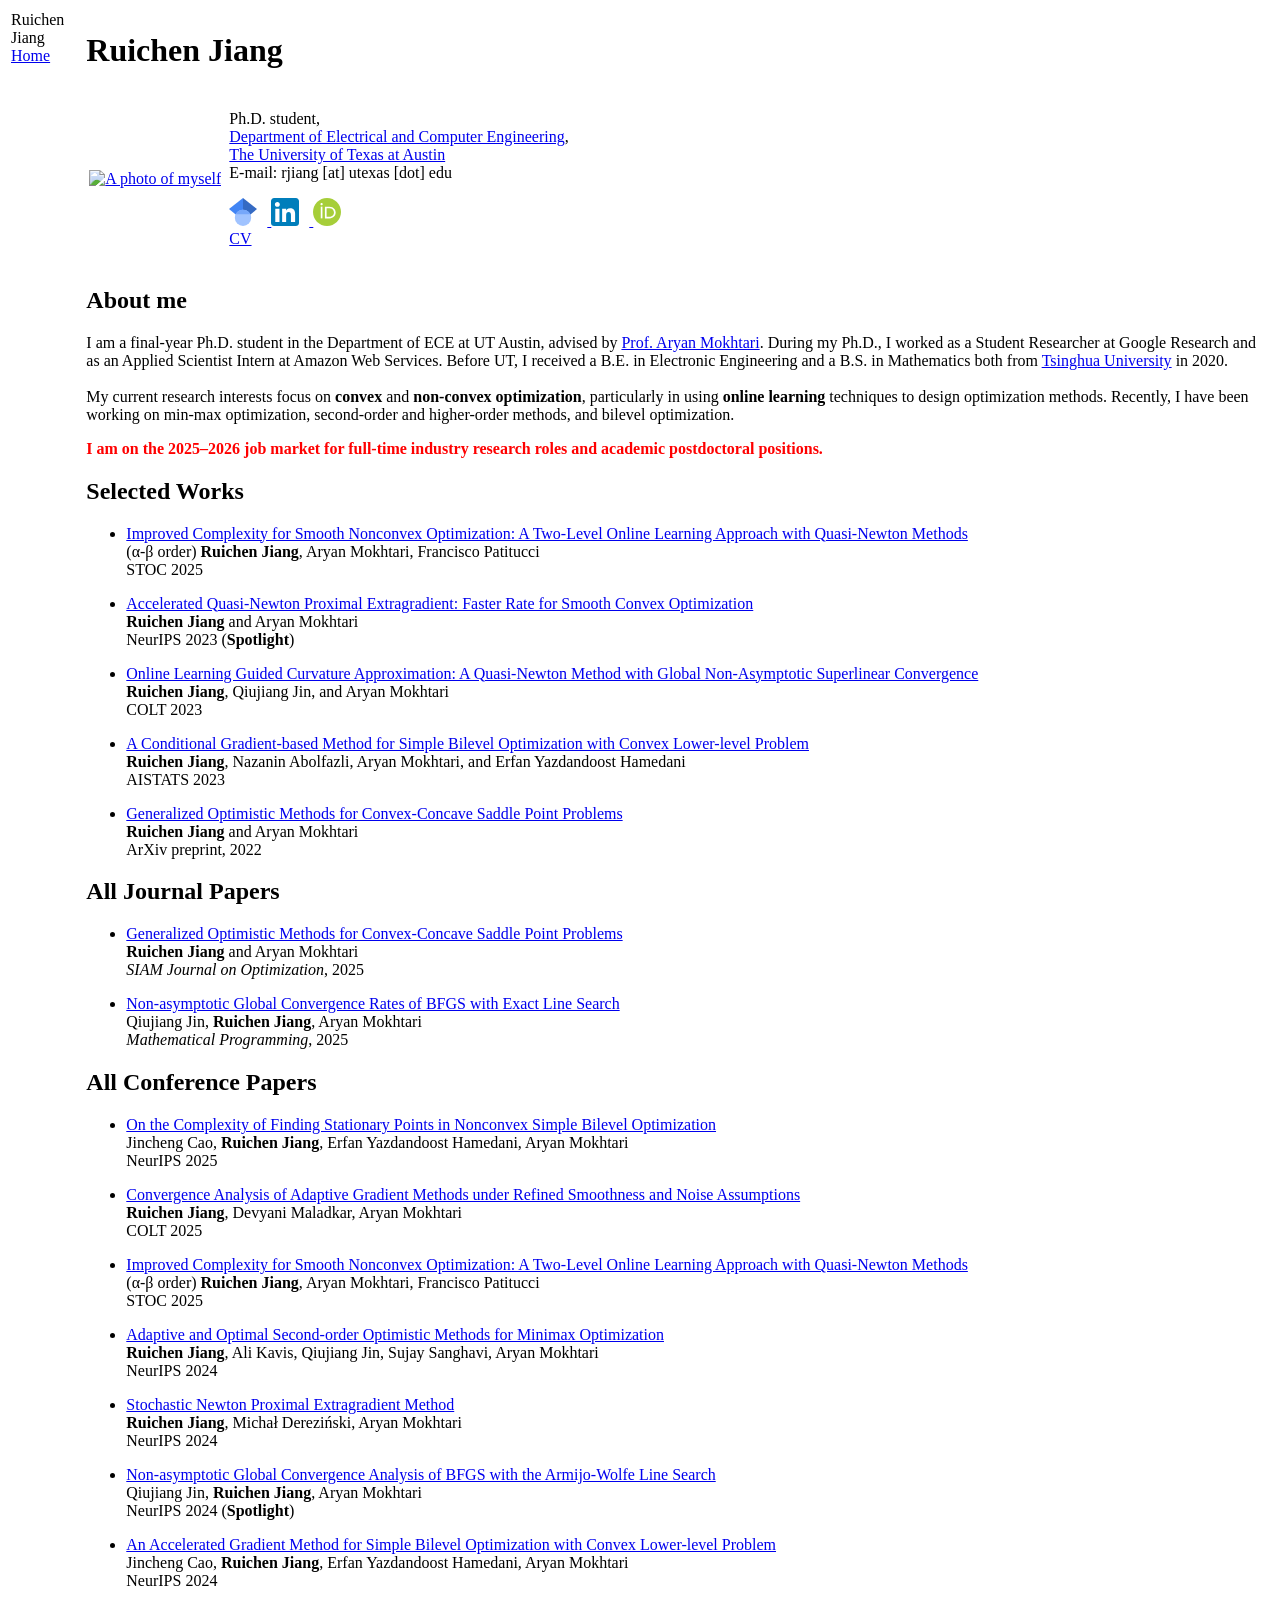
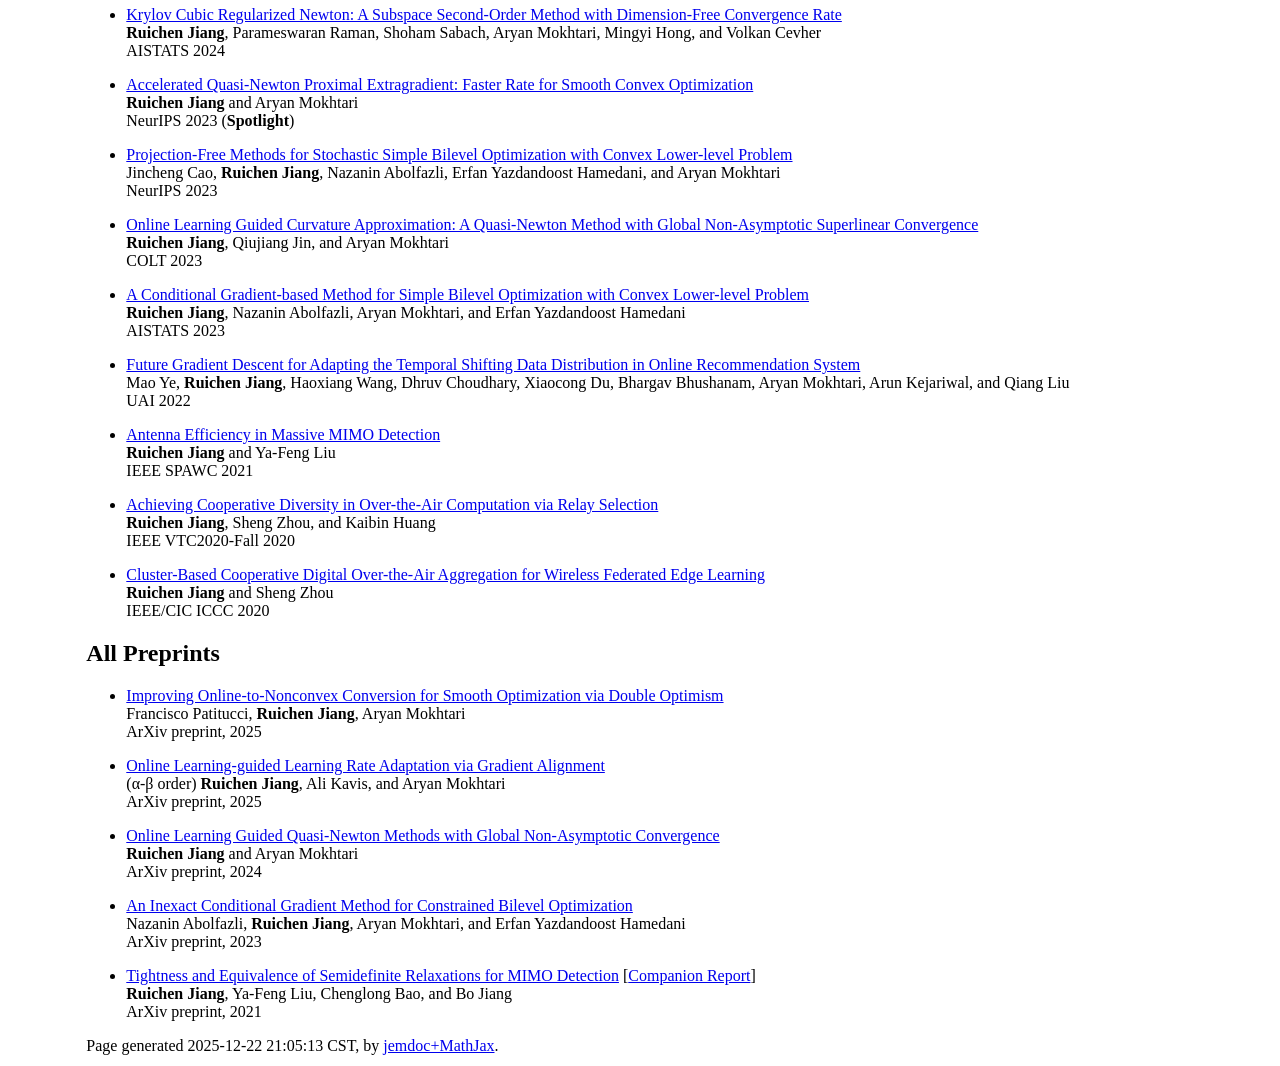
==== index.html @ 757f4972 "add CV" ====
<!DOCTYPE html PUBLIC "-//W3C//DTD XHTML 1.1//EN"
  "http://www.w3.org/TR/xhtml11/DTD/xhtml11.dtd">
<html xmlns="http://www.w3.org/1999/xhtml" xml:lang="en">
<head>
<meta name="generator" content="jemdoc, see http://jemdoc.jaboc.net/" />
<meta http-equiv="Content-Type" content="text/html;charset=utf-8" />
<link rel="stylesheet" href="jemdoc.css" type="text/css" />
<title></title>
</head>
<body>
<table summary="Table for page layout." id="tlayout">
<tr valign="top">
<td id="layout-menu">
<div class="menu-category">Ruichen Jiang</div>
<div class="menu-item"><a href="index.html" class="current">Home</a></div>
</td>
<td id="layout-content">
<p>
</p>
<h1>Ruichen Jiang</h1>
<p>
</p>
<table class="imgtable"><tr><td>
<a href="https://ruichen-jiang.github.io/"><img src="photos/headshot.jpg" alt="A photo of myself" width="218px" height="221px" /></a>&nbsp;</td>
<td align="left"><p>Ph.D. student, <br />
<a href="https://www.ece.utexas.edu/" target=&ldquo;blank&rdquo;>Department of Electrical and Computer Engineering</a>, <br />
<a href="https://www.utexas.edu/" target=&ldquo;blank&rdquo;>The University of Texas at Austin</a> <br />
E-mail: rjiang [at] utexas [dot] edu <br />
</p>
<p>
<a href="https://scholar.google.com/citations?hl=en&user=BGFt1UMAAAAJ&sortby=pubdate">
<img src="photos/scholar.svg" alt="Google Scholar" width="28" height="28" style="margin-right:10px;">
</a>
<a href="https://www.linkedin.com/in/ruichenj">
<img src="photos/linkedin.svg" alt="LinkedIn" width="28" height="28" style="margin-right:10px;">
</a>
<a href="https://orcid.org/0000-0003-2352-1549">
<img src="photos/ORCID.svg" alt="ORCID" width="28" height="28">
</a>
 <br />

<a href="Ruichen_CV_2025.pdf" target=&ldquo;blank&rdquo;>CV</a>
</p>
</td></tr></table>
<p>

</p>
<h2>About me</h2>
<p>I am a final-year Ph.D. student in the Department of ECE at UT Austin, advised by <a href="https://sites.utexas.edu/mokhtari/" target=&ldquo;blank&rdquo;>Prof. Aryan Mokhtari</a>. During my Ph.D., I worked as a Student Researcher at Google Research and as an Applied Scientist Intern at Amazon Web Services.  
Before UT, I received a B.E. in Electronic Engineering and a B.S. in Mathematics both from <a href="https://www.tsinghua.edu.cn/en/" target=&ldquo;blank&rdquo;>Tsinghua University</a> in 2020. <br /><br />

My current research interests focus on <b>convex</b> and <b>non-convex optimization</b>, particularly in using <b>online learning</b> techniques to design optimization methods. Recently, I have been working on min-max optimization, second-order and higher-order methods, and bilevel optimization.

</p>
<p><span style="color:red; font-weight:bold;">I am on the 2025–2026 job market for full-time industry research roles and academic postdoctoral positions.</span>

</p>
<h2>Selected Works</h2>
<p>
</p>
<ul>
<li><p><a href="https://arxiv.org/abs/2412.02175" target=&ldquo;blank&rdquo;>Improved Complexity for Smooth Nonconvex Optimization: A Two-Level Online Learning Approach with Quasi-Newton Methods</a> <br />
(α-β order) <b>Ruichen Jiang</b>, Aryan Mokhtari, Francisco Patitucci <br />
STOC 2025

</p>
</li>
<li><p><a href="https://arxiv.org/abs/2306.02212" target=&ldquo;blank&rdquo;>Accelerated Quasi-Newton Proximal Extragradient: Faster Rate for Smooth Convex Optimization</a> <br />
<b>Ruichen Jiang</b> and Aryan Mokhtari <br />
NeurIPS 2023 (<b>Spotlight</b>)

</p>
</li>
<li><p><a href="https://arxiv.org/abs/2302.08580" target=&ldquo;blank&rdquo;>Online Learning Guided Curvature Approximation: A Quasi-Newton Method with Global Non-Asymptotic Superlinear Convergence</a> <br />
<b>Ruichen Jiang</b>, Qiujiang Jin, and Aryan Mokhtari <br />
COLT 2023

</p>
</li>
<li><p><a href="https://arxiv.org/abs/2206.08868" target=&ldquo;blank&rdquo;>A Conditional Gradient-based Method for Simple Bilevel Optimization with Convex Lower-level Problem</a> <br />
<b>Ruichen Jiang</b>, Nazanin Abolfazli, Aryan Mokhtari, and Erfan Yazdandoost Hamedani <br />
AISTATS 2023

</p>
</li>
<li><p><a href="https://arxiv.org/abs/2202.09674" target=&ldquo;blank&rdquo;>Generalized Optimistic Methods for Convex-Concave Saddle Point Problems</a> <br />
<b>Ruichen Jiang</b> and Aryan Mokhtari <br />
ArXiv preprint, 2022

</p>
</li>
</ul>
<h2>All Journal Papers</h2>
<p>
</p>
<ul>
<li><p><a href="https://arxiv.org/abs/2202.09674" target=&ldquo;blank&rdquo;>Generalized Optimistic Methods for Convex-Concave Saddle Point Problems</a> <br />
<b>Ruichen Jiang</b> and Aryan Mokhtari <br />
<i>SIAM Journal on Optimization</i>, 2025

</p>
</li>
<li><p><a href="https://arxiv.org/abs/2404.01267" target=&ldquo;blank&rdquo;>Non-asymptotic Global Convergence Rates of BFGS with Exact Line Search</a> <br />
Qiujiang Jin, <b>Ruichen Jiang</b>, Aryan Mokhtari <br />
<i>Mathematical Programming</i>, 2025

</p>
</li>
</ul>
<h2>All Conference Papers</h2>
<p>
</p>
<ul>
<li><p><a href="https://arxiv.org/abs/2507.23155" target=&ldquo;blank&rdquo;>On the Complexity of Finding Stationary Points in Nonconvex Simple Bilevel Optimization</a> <br />
Jincheng Cao, <b>Ruichen Jiang</b>, Erfan Yazdandoost Hamedani, Aryan Mokhtari <br />
NeurIPS 2025

</p>
</li>
<li><p><a href="https://arxiv.org/abs/2406.04592" target=&ldquo;blank&rdquo;>Convergence Analysis of Adaptive Gradient Methods under Refined Smoothness and Noise Assumptions</a> <br />
<b>Ruichen Jiang</b>, Devyani Maladkar, Aryan Mokhtari <br />
COLT 2025

</p>
</li>
<li><p><a href="https://arxiv.org/abs/2412.02175" target=&ldquo;blank&rdquo;>Improved Complexity for Smooth Nonconvex Optimization: A Two-Level Online Learning Approach with Quasi-Newton Methods</a> <br />
(α-β order) <b>Ruichen Jiang</b>, Aryan Mokhtari, Francisco Patitucci <br />
STOC 2025

</p>
</li>
<li><p><a href="https://arxiv.org/abs/2406.02016" target=&ldquo;blank&rdquo;>Adaptive and Optimal Second-order Optimistic Methods for Minimax Optimization</a> <br />
<b>Ruichen Jiang</b>, Ali Kavis, Qiujiang Jin, Sujay Sanghavi, Aryan Mokhtari <br />
NeurIPS 2024

</p>
</li>
<li><p><a href="https://arxiv.org/abs/2406.01478" target=&ldquo;blank&rdquo;>Stochastic Newton Proximal Extragradient Method</a> <br />
<b>Ruichen Jiang</b>, Michał Dereziński, Aryan Mokhtari <br />
NeurIPS 2024

</p>
</li>
<li><p><a href="https://arxiv.org/abs/2404.16731" target=&ldquo;blank&rdquo;>Non-asymptotic Global Convergence Analysis of BFGS with the Armijo-Wolfe Line Search</a> <br />
Qiujiang Jin, <b>Ruichen Jiang</b>, Aryan Mokhtari <br />
NeurIPS 2024 (<b>Spotlight</b>)

</p>
</li>
<li><p><a href="https://arxiv.org/abs/2402.08097" target=&ldquo;blank&rdquo;>An Accelerated Gradient Method for Simple Bilevel Optimization with Convex Lower-level Problem</a> <br />
Jincheng Cao, <b>Ruichen Jiang</b>, Erfan Yazdandoost Hamedani, Aryan Mokhtari <br />
NeurIPS 2024

</p>
</li>
<li><p><a href="https://arxiv.org/abs/2401.03058" target=&ldquo;blank&rdquo;>Krylov Cubic Regularized Newton: A Subspace Second-Order Method with Dimension-Free Convergence Rate</a> <br />
<b>Ruichen Jiang</b>, Parameswaran Raman, Shoham Sabach, Aryan Mokhtari, Mingyi Hong, and Volkan Cevher <br />
AISTATS 2024

</p>
</li>
<li><p><a href="https://arxiv.org/abs/2306.02212" target=&ldquo;blank&rdquo;>Accelerated Quasi-Newton Proximal Extragradient: Faster Rate for Smooth Convex Optimization</a> <br />
<b>Ruichen Jiang</b> and Aryan Mokhtari <br />
NeurIPS 2023 (<b>Spotlight</b>)

</p>
</li>
<li><p><a href="https://arxiv.org/abs/2308.07536" target=&ldquo;blank&rdquo;>Projection-Free Methods for Stochastic Simple Bilevel Optimization with Convex Lower-level Problem</a> <br />
Jincheng Cao, <b>Ruichen Jiang</b>, Nazanin Abolfazli, Erfan Yazdandoost Hamedani, and Aryan Mokhtari <br />
NeurIPS 2023

</p>
</li>
<li><p><a href="https://arxiv.org/abs/2302.08580" target=&ldquo;blank&rdquo;>Online Learning Guided Curvature Approximation: A Quasi-Newton Method with Global Non-Asymptotic Superlinear Convergence</a> <br />
<b>Ruichen Jiang</b>, Qiujiang Jin, and Aryan Mokhtari <br />
COLT 2023

</p>
</li>
<li><p><a href="https://arxiv.org/abs/2206.08868" target=&ldquo;blank&rdquo;>A Conditional Gradient-based Method for Simple Bilevel Optimization with Convex Lower-level Problem</a> <br />
<b>Ruichen Jiang</b>, Nazanin Abolfazli, Aryan Mokhtari, and Erfan Yazdandoost Hamedani <br />
AISTATS 2023

</p>
</li>
<li><p><a href="https://openreview.net/forum?id=H34Ah8Loqgq" target=&ldquo;blank&rdquo;>Future Gradient Descent for Adapting the Temporal Shifting Data Distribution in Online Recommendation System</a> <br />
Mao Ye, <b>Ruichen Jiang</b>, Haoxiang Wang, Dhruv Choudhary, Xiaocong Du, Bhargav Bhushanam, Aryan Mokhtari, Arun Kejariwal, and Qiang Liu <br />
UAI 2022

</p>
</li>
<li><p><a href="https://arxiv.org/abs/2104.11549" target=&ldquo;blank&rdquo;>Antenna Efficiency in Massive MIMO Detection</a> <br />
<b>Ruichen Jiang</b> and Ya-Feng Liu <br />
IEEE SPAWC 2021


</p>
</li>
<li><p><a href="https://ieeexplore.ieee.org/document/9348844" target=&ldquo;blank&rdquo;>Achieving Cooperative Diversity in Over-the-Air Computation via Relay Selection</a> <br />
<b>Ruichen Jiang</b>, Sheng Zhou, and Kaibin Huang <br />
IEEE VTC2020-Fall 2020


</p>
</li>
<li><p><a href="https://arxiv.org/abs/2008.00994" target=&ldquo;blank&rdquo;>Cluster-Based Cooperative Digital Over-the-Air Aggregation for Wireless Federated Edge Learning</a> <br />
<b>Ruichen Jiang</b> and Sheng Zhou <br />
IEEE/CIC ICCC 2020


</p>
</li>
</ul>
<h2>All Preprints</h2>
<p>
</p>
<ul>
<li><p><a href="https://arxiv.org/abs/2510.03167" target=&ldquo;blank&rdquo;>Improving Online-to-Nonconvex Conversion for Smooth Optimization via Double Optimism</a> <br />
Francisco Patitucci, <b>Ruichen Jiang</b>, Aryan Mokhtari <br />
ArXiv preprint, 2025

</p>
</li>
<li><p><a href="https://arxiv.org/abs/2506.08419" target=&ldquo;blank&rdquo;>Online Learning-guided Learning Rate Adaptation via Gradient Alignment</a> <br />
(α-β order) <b>Ruichen Jiang</b>, Ali Kavis, and Aryan Mokhtari <br />
ArXiv preprint, 2025

</p>
</li>
<li><p><a href="https://arxiv.org/abs/2410.02626" target=&ldquo;blank&rdquo;>Online Learning Guided Quasi-Newton Methods with Global Non-Asymptotic Convergence</a> <br />
<b>Ruichen Jiang</b> and Aryan Mokhtari <br />
ArXiv preprint, 2024

</p>
</li>
<li><p><a href="https://arxiv.org/abs/2306.02429" target=&ldquo;blank&rdquo;>An Inexact Conditional Gradient Method for Constrained Bilevel Optimization</a> <br />
Nazanin Abolfazli, <b>Ruichen Jiang</b>, Aryan Mokhtari, and Erfan Yazdandoost Hamedani  <br />
ArXiv preprint, 2023

</p>
</li>
<li><p><a href="https://arxiv.org/abs/2102.04586" target=&ldquo;blank&rdquo;>Tightness and Equivalence of Semidefinite Relaxations for MIMO Detection</a> [<a href="http://lsec.cc.ac.cn/~yafliu/Technical_Report_MIMO.pdf" target=&ldquo;blank&rdquo;>Companion Report</a>] <br />
<b>Ruichen Jiang</b>, Ya-Feng Liu, Chenglong Bao, and Bo Jiang <br />
ArXiv preprint, 2021
</p>
</li>
</ul>
<div id="footer">
<div id="footer-text">
Page generated 2025-12-22 21:05:13 CST, by <a href="https://github.com/wsshin/jemdoc_mathjax" target="blank">jemdoc+MathJax</a>.
</div>
</div>
</td>
</tr>
</table>
</body>
</html>
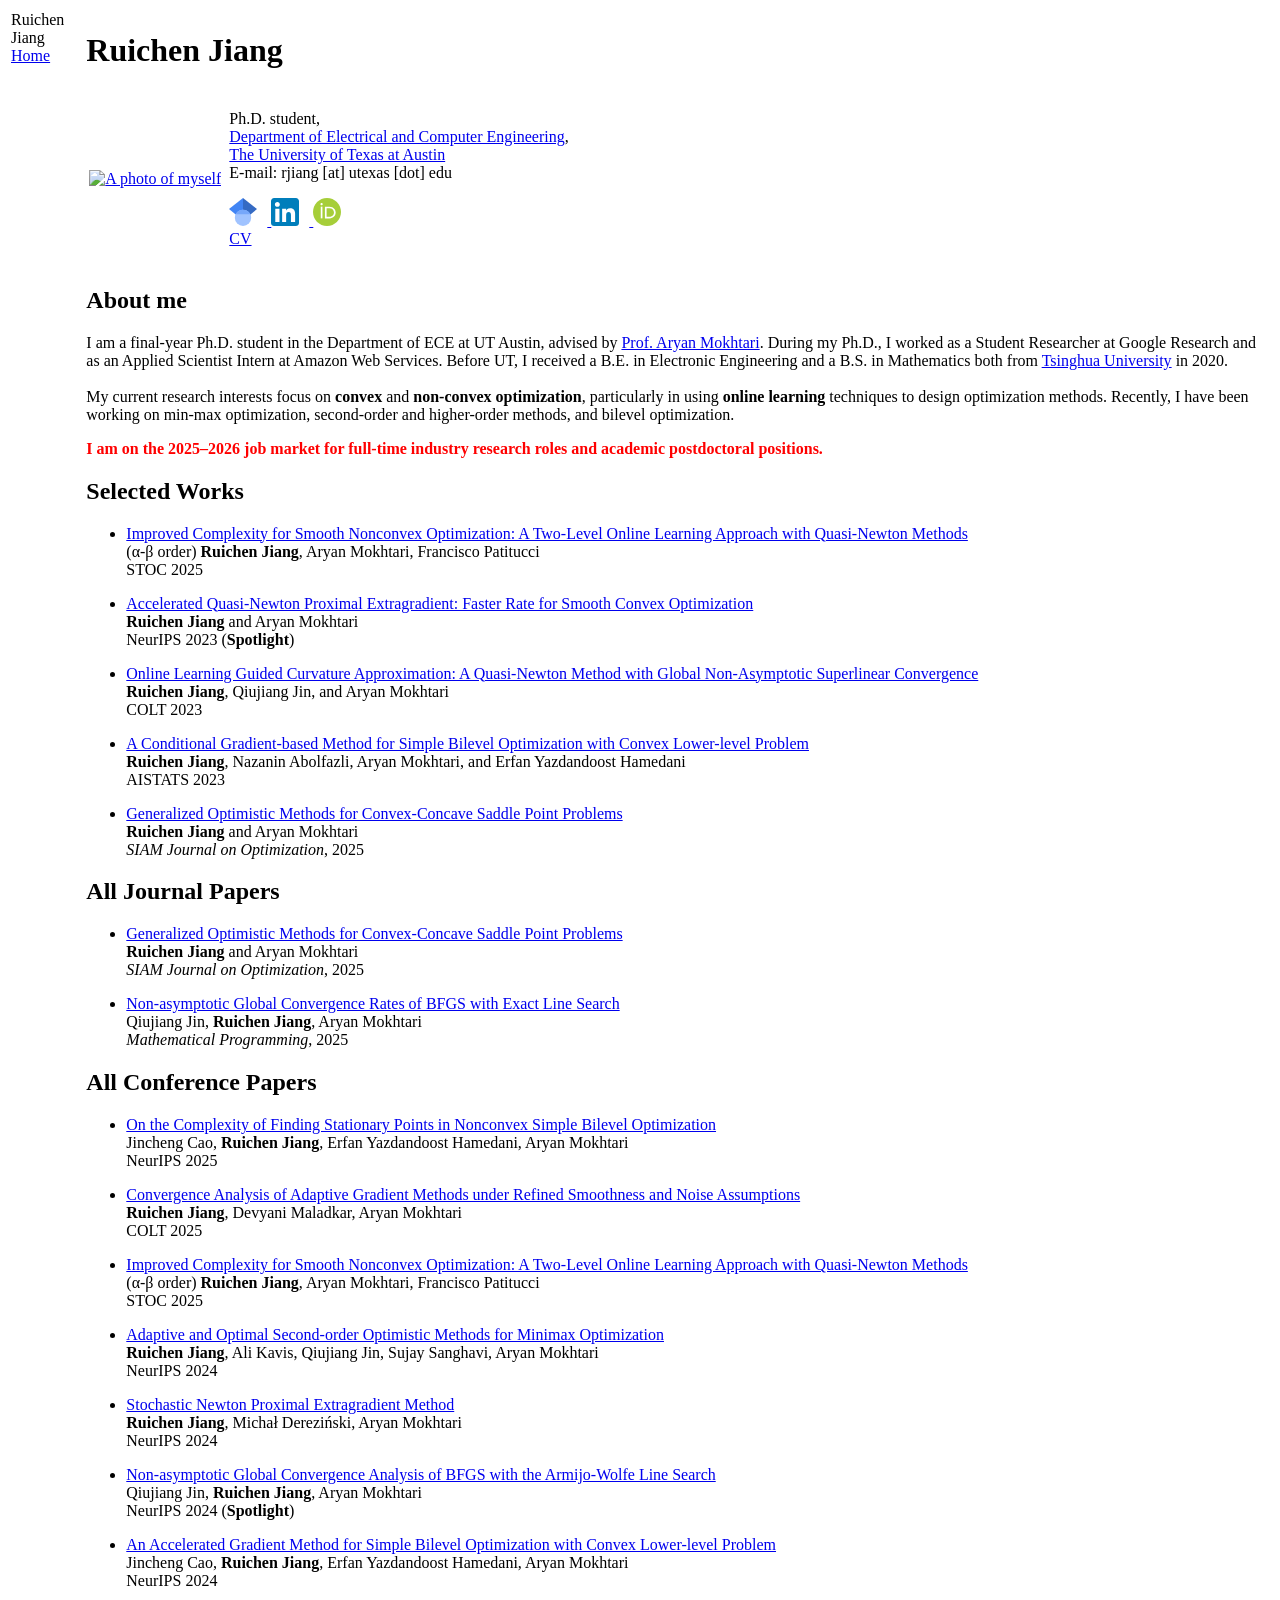
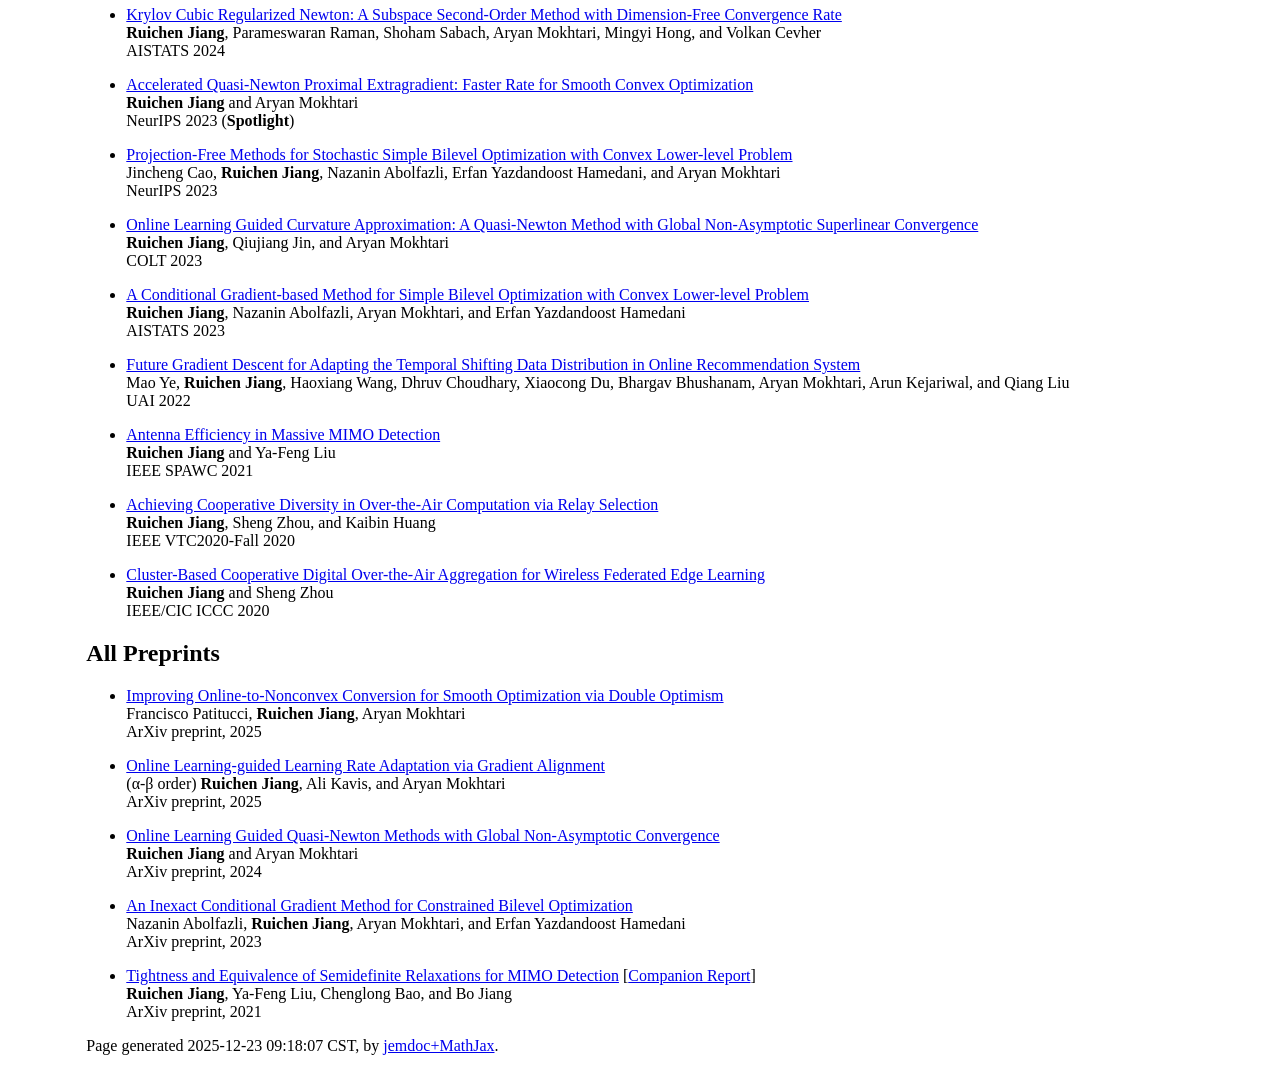
==== commit 02ab6556: "update SIOPT paper" ====
--- a/index.html
+++ b/index.html
@@ -88,7 +88,7 @@
 </li>
 <li><p><a href="https://arxiv.org/abs/2202.09674" target=&ldquo;blank&rdquo;>Generalized Optimistic Methods for Convex-Concave Saddle Point Problems</a> <br />
 <b>Ruichen Jiang</b> and Aryan Mokhtari <br />
-ArXiv preprint, 2022
+<i>SIAM Journal on Optimization</i>, 2025
 
 </p>
 </li>
@@ -253,7 +253,7 @@
 </ul>
 <div id="footer">
 <div id="footer-text">
-Page generated 2025-12-22 21:05:13 CST, by <a href="https://github.com/wsshin/jemdoc_mathjax" target="blank">jemdoc+MathJax</a>.
+Page generated 2025-12-23 09:18:07 CST, by <a href="https://github.com/wsshin/jemdoc_mathjax" target="blank">jemdoc+MathJax</a>.
 </div>
 </div>
 </td>
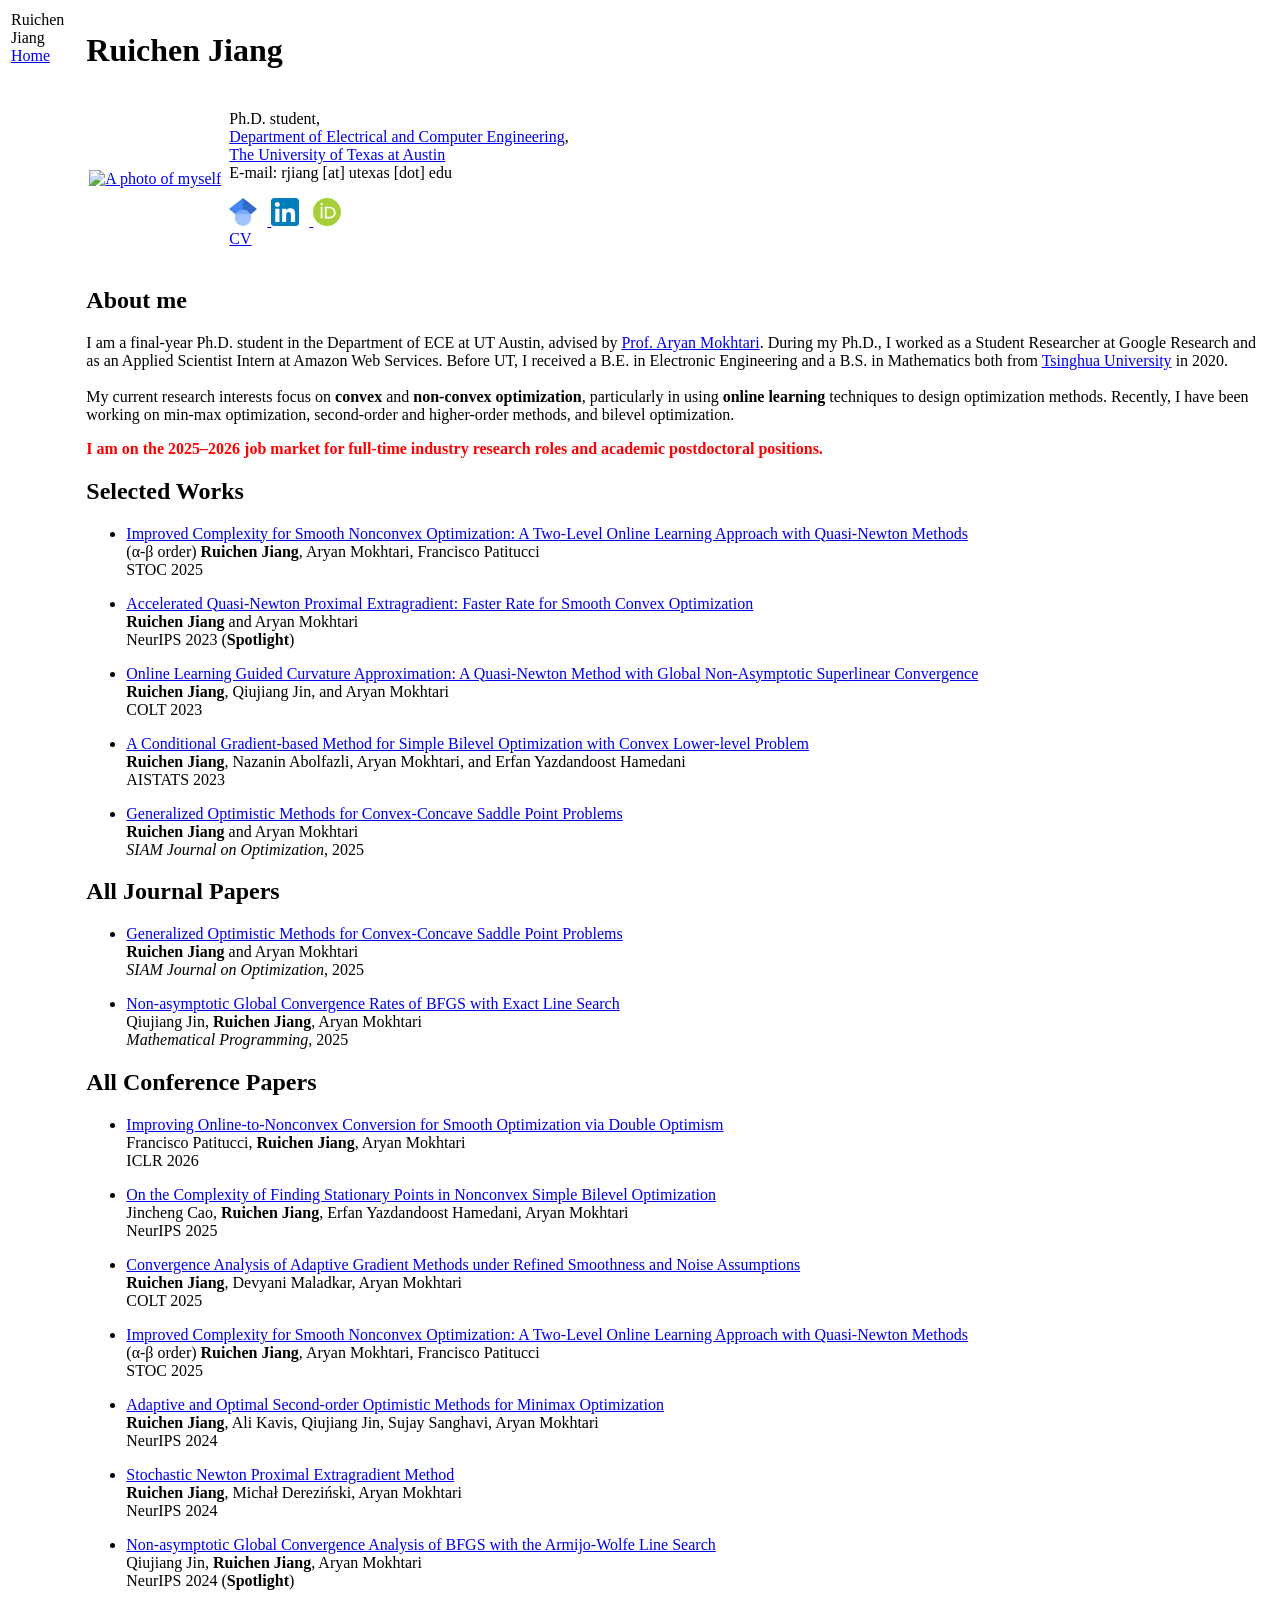
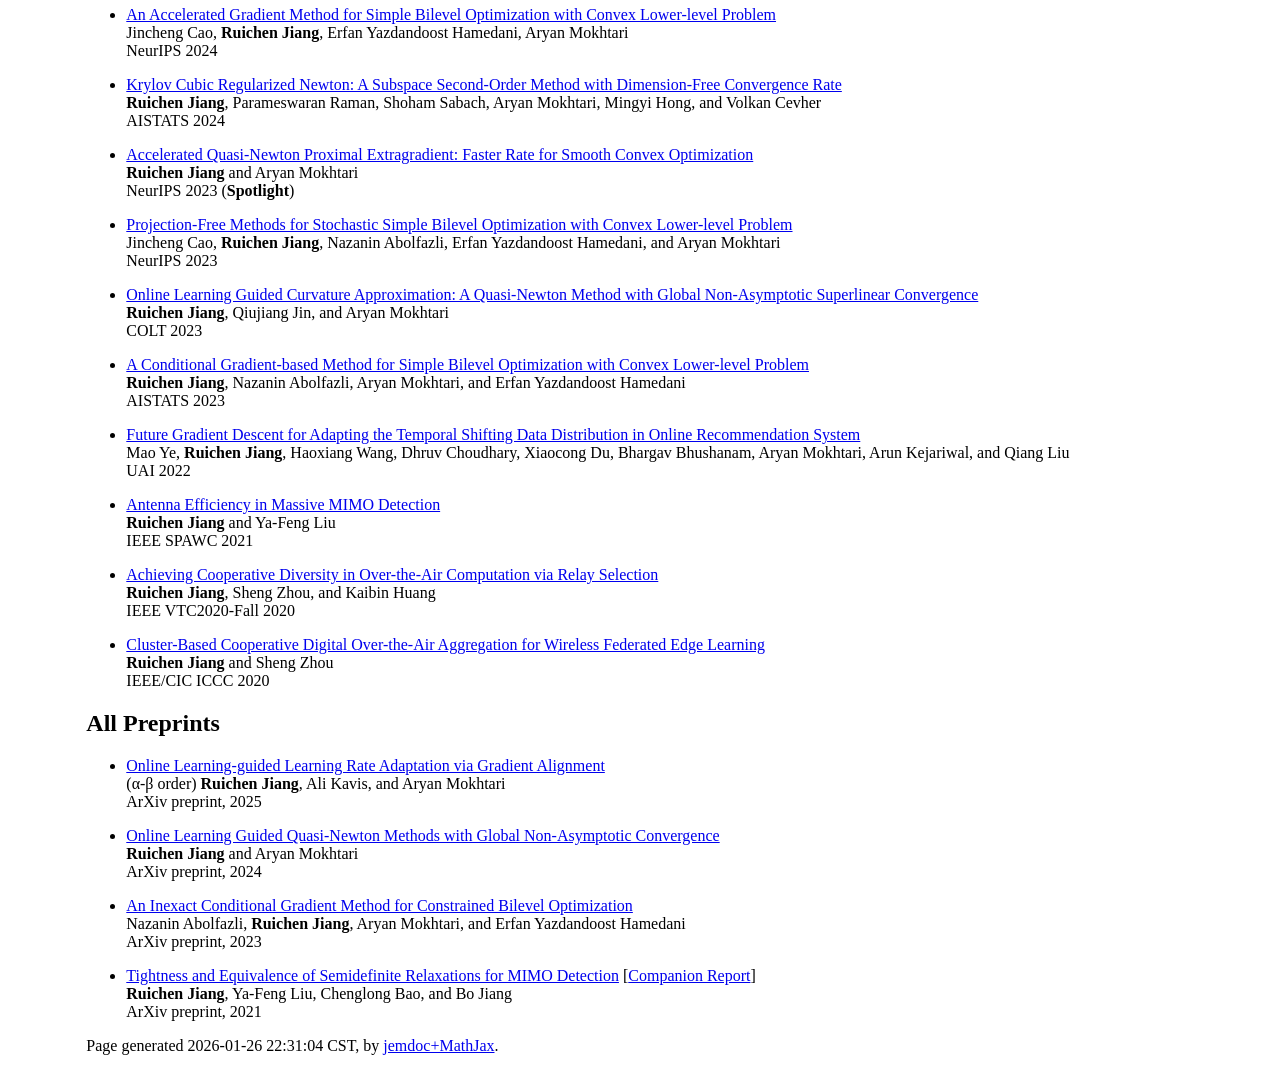
==== commit cef64dfc: "update new paper" ====
--- a/index.html
+++ b/index.html
@@ -116,6 +116,12 @@
 <p>
 </p>
 <ul>
+<li><p><a href="https://arxiv.org/abs/2510.03167" target=&ldquo;blank&rdquo;>Improving Online-to-Nonconvex Conversion for Smooth Optimization via Double Optimism</a> <br />
+Francisco Patitucci, <b>Ruichen Jiang</b>, Aryan Mokhtari <br />
+ICLR 2026
+
+</p>
+</li>
 <li><p><a href="https://arxiv.org/abs/2507.23155" target=&ldquo;blank&rdquo;>On the Complexity of Finding Stationary Points in Nonconvex Simple Bilevel Optimization</a> <br />
 Jincheng Cao, <b>Ruichen Jiang</b>, Erfan Yazdandoost Hamedani, Aryan Mokhtari <br />
 NeurIPS 2025
@@ -219,14 +225,9 @@
 <h2>All Preprints </h2>
 <p>
-</p>
-<ul>
-<li><p><a href="https://arxiv.org/abs/2510.03167" target=&ldquo;blank&rdquo;>Improving Online-to-Nonconvex Conversion for Smooth Optimization via Double Optimism</a> <br />
-Francisco Patitucci, <b>Ruichen Jiang</b>, Aryan Mokhtari <br />
-ArXiv preprint, 2025
-
-</p>
-</li>
+
+</p>
+<ul>
 <li><p><a href="https://arxiv.org/abs/2506.08419" target=&ldquo;blank&rdquo;>Online Learning-guided Learning Rate Adaptation via Gradient Alignment</a> <br />
 (α-β order) <b>Ruichen Jiang</b>, Ali Kavis, and Aryan Mokhtari <br />
 ArXiv preprint, 2025
@@ -253,7 +254,7 @@
 </ul>
 <div id="footer">
 <div id="footer-text">
-Page generated 2025-12-23 09:18:07 CST, by <a href="https://github.com/wsshin/jemdoc_mathjax" target="blank">jemdoc+MathJax</a>.
+Page generated 2026-01-26 22:31:04 CST, by <a href="https://github.com/wsshin/jemdoc_mathjax" target="blank">jemdoc+MathJax</a>.
 </div>
 </div>
 </td>
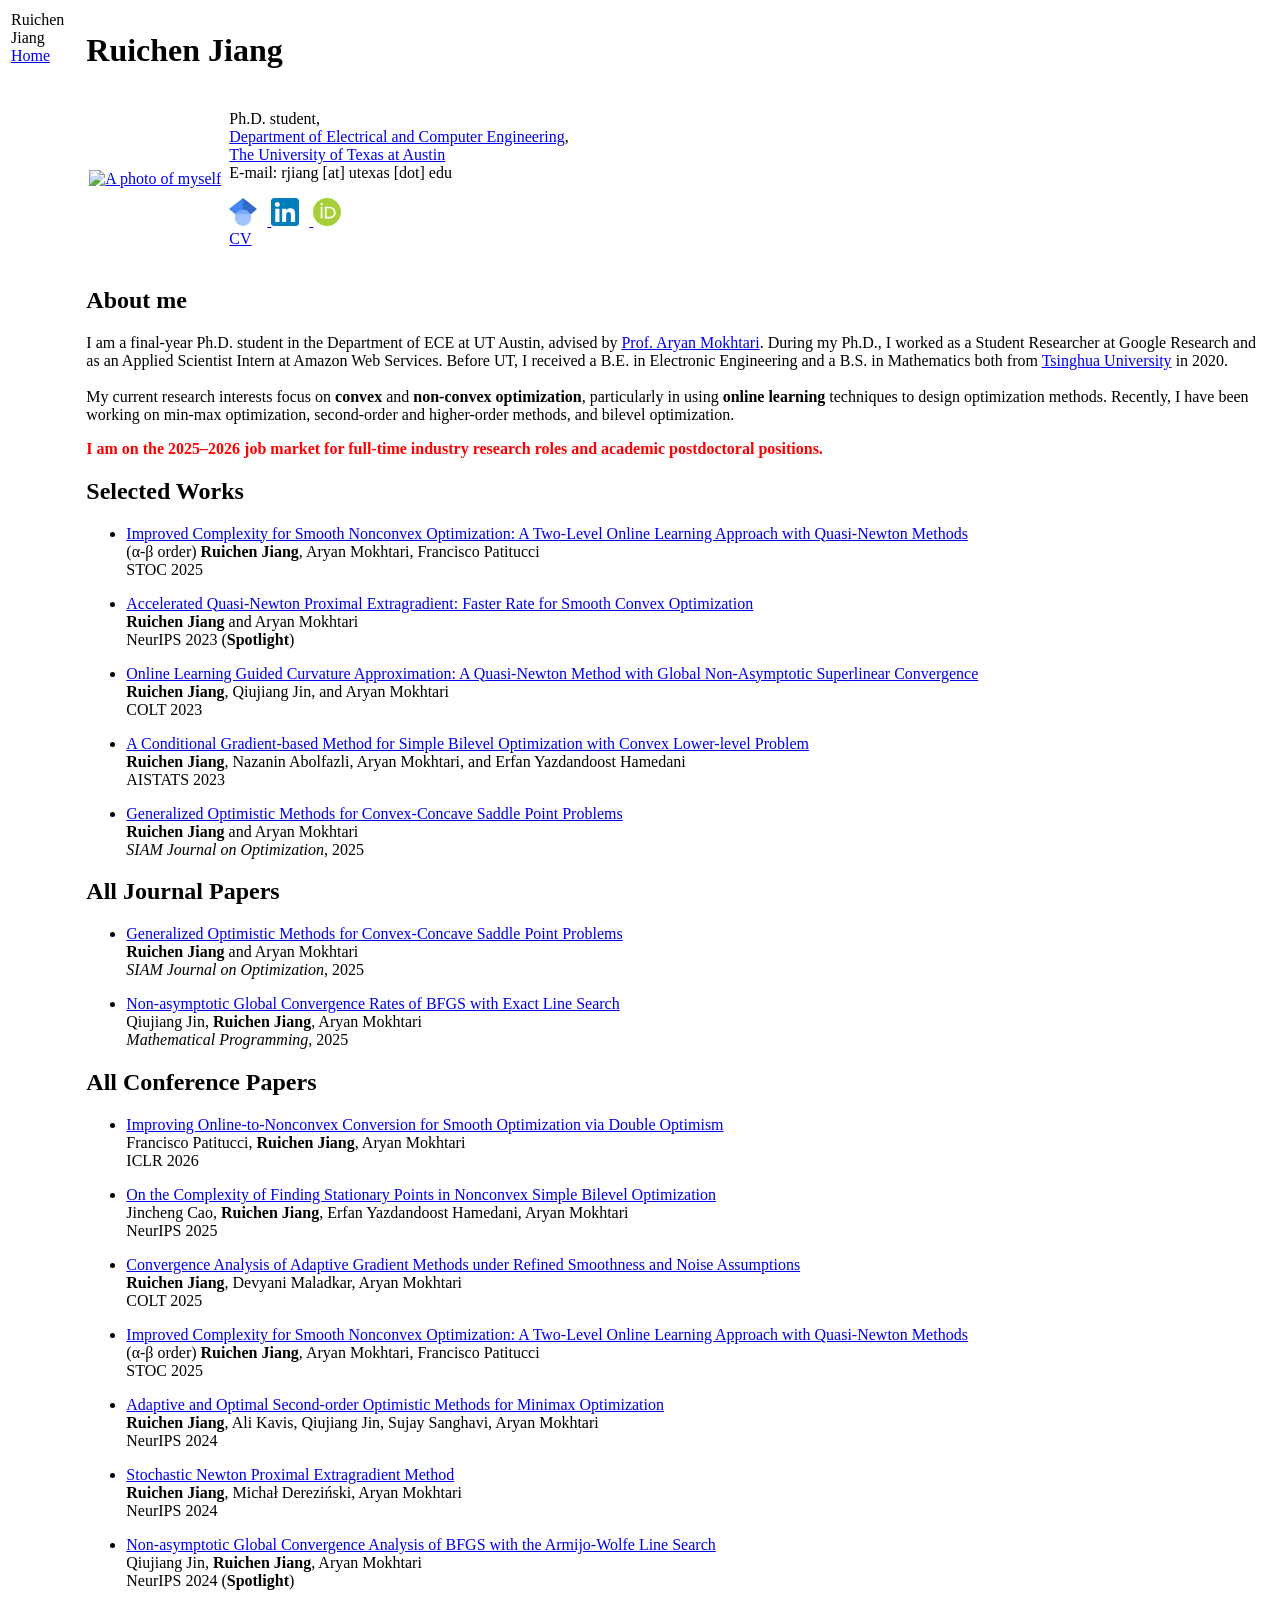
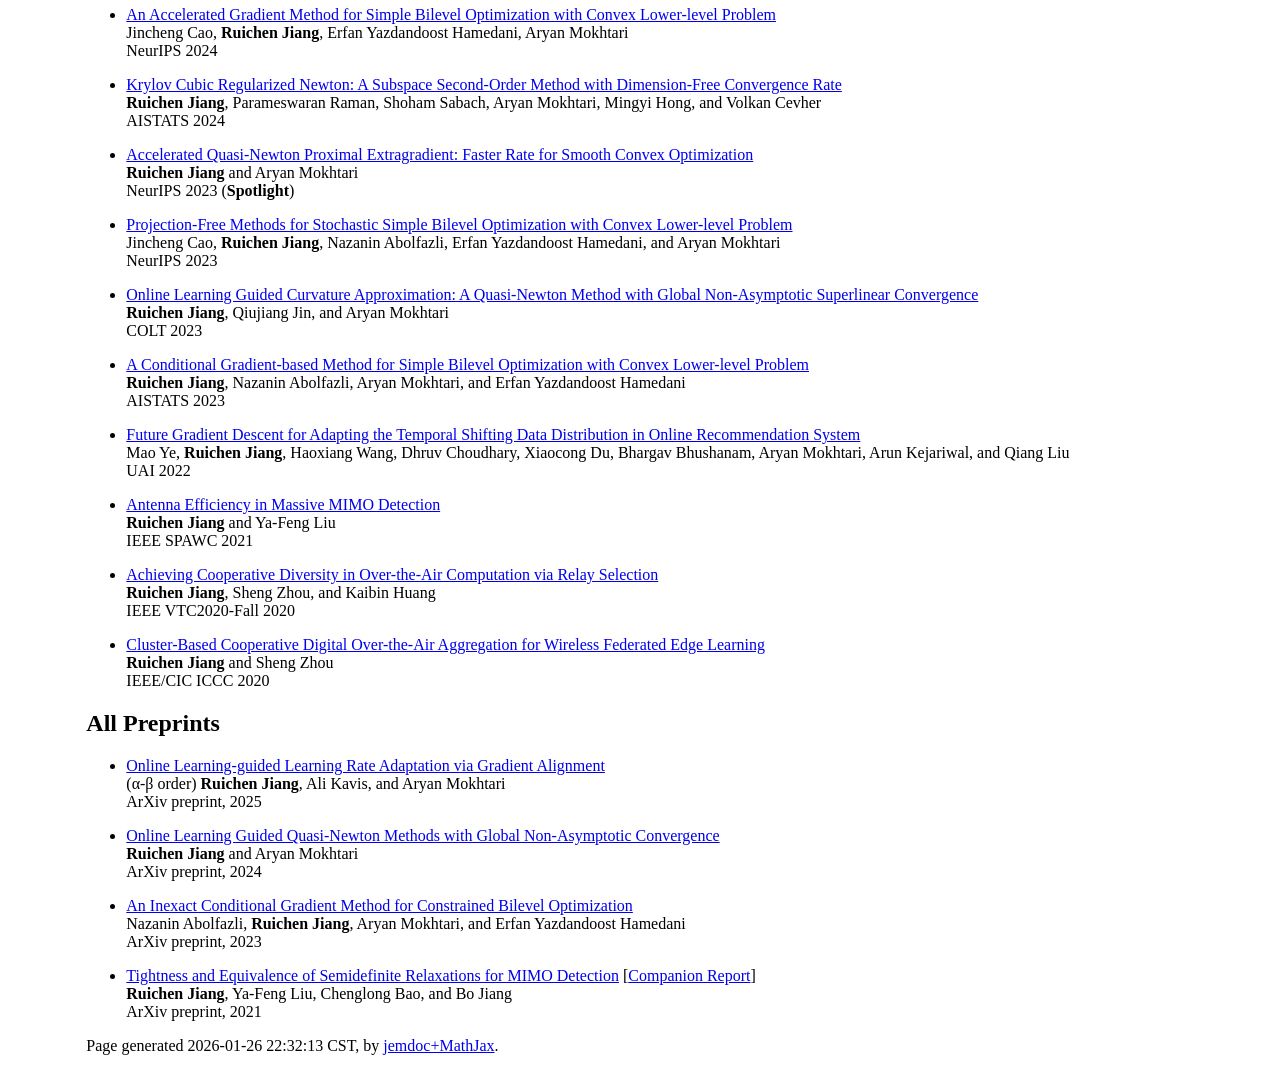
==== commit 71abe8b2: "new CV" ====
--- a/index.html
+++ b/index.html
@@ -40,7 +40,7 @@
 </a>
  <br />
 
-<a href="Ruichen_CV_2025.pdf" target=&ldquo;blank&rdquo;>CV</a>
+<a href="Ruichen_CV_2026.pdf" target=&ldquo;blank&rdquo;>CV</a>
 </p>
 </td></tr></table>
 <p>
@@ -225,7 +225,6 @@
 <h2>All Preprints </h2>
 <p>
-
 </p>
 <ul>
 <li><p><a href="https://arxiv.org/abs/2506.08419" target=&ldquo;blank&rdquo;>Online Learning-guided Learning Rate Adaptation via Gradient Alignment</a> <br />
@@ -254,7 +253,7 @@
 </ul>
 <div id="footer">
 <div id="footer-text">
-Page generated 2026-01-26 22:31:04 CST, by <a href="https://github.com/wsshin/jemdoc_mathjax" target="blank">jemdoc+MathJax</a>.
+Page generated 2026-01-26 22:32:13 CST, by <a href="https://github.com/wsshin/jemdoc_mathjax" target="blank">jemdoc+MathJax</a>.
 </div>
 </div>
 </td>
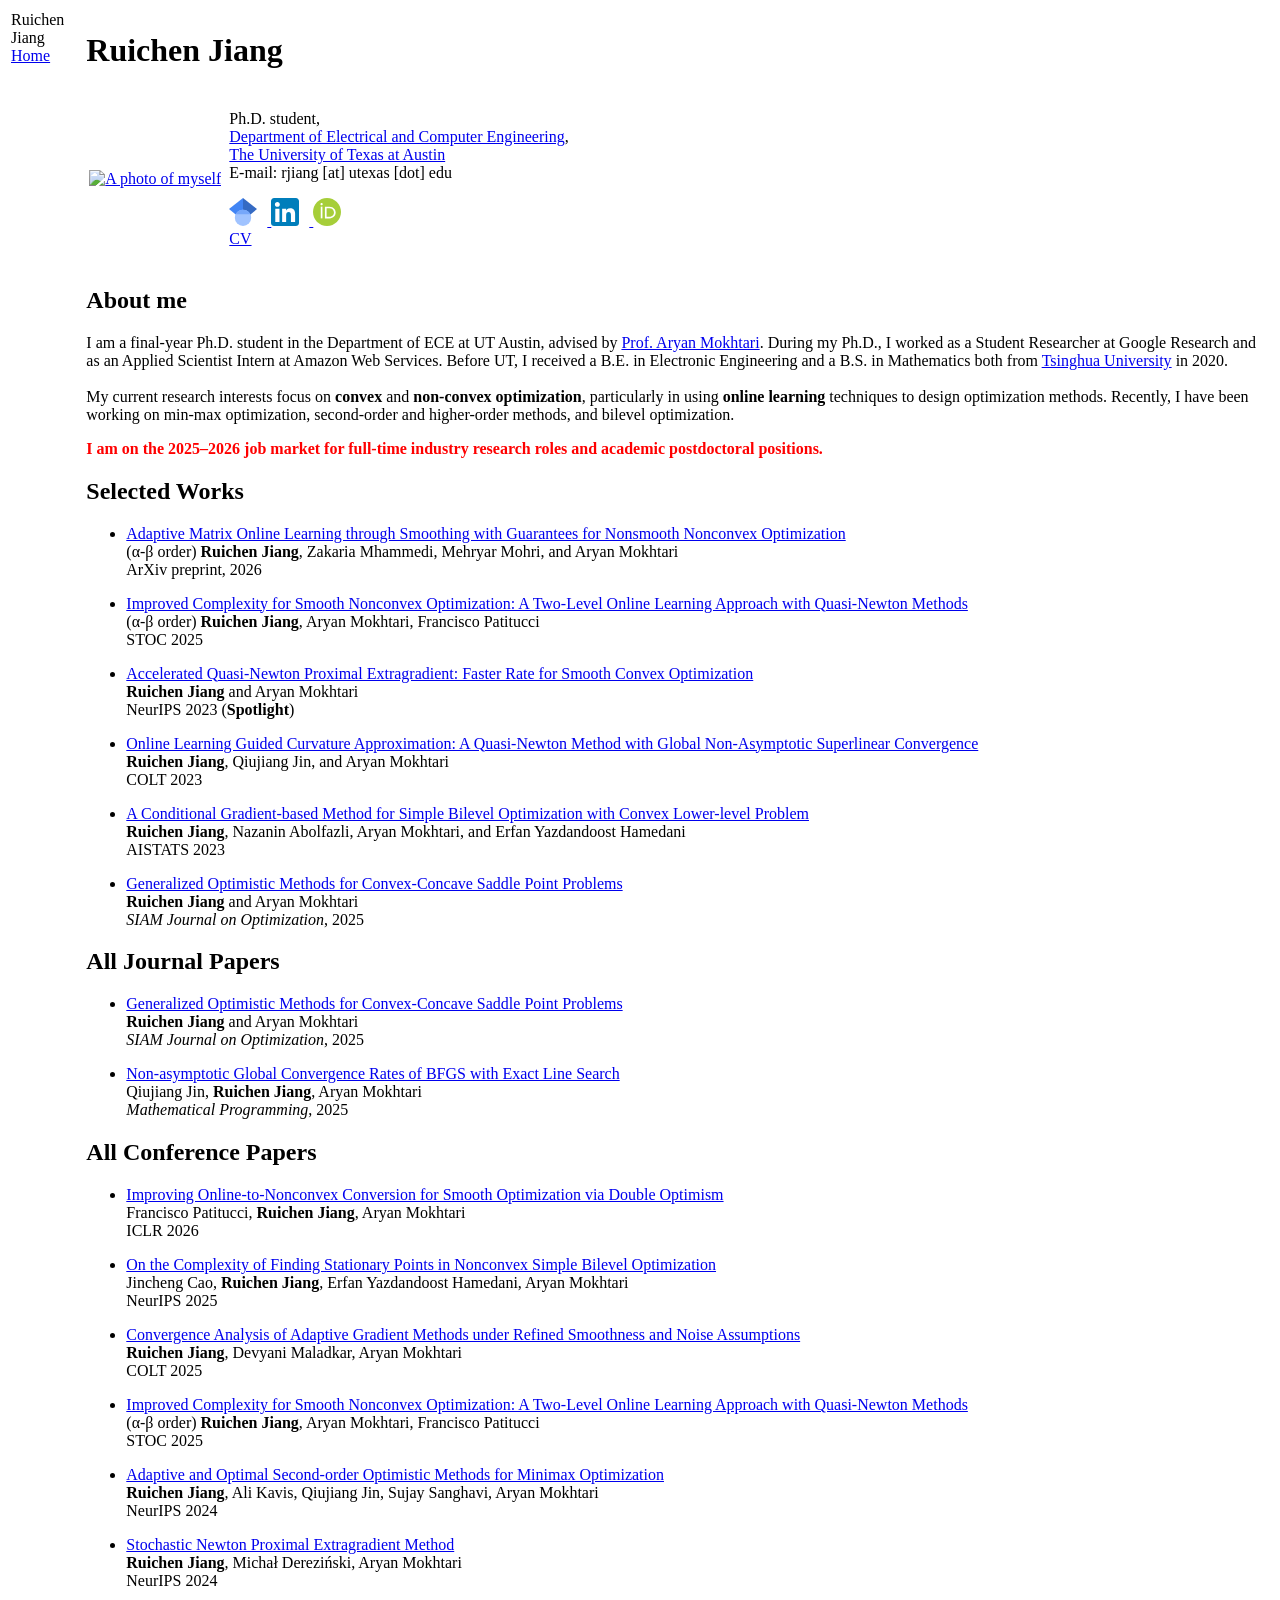
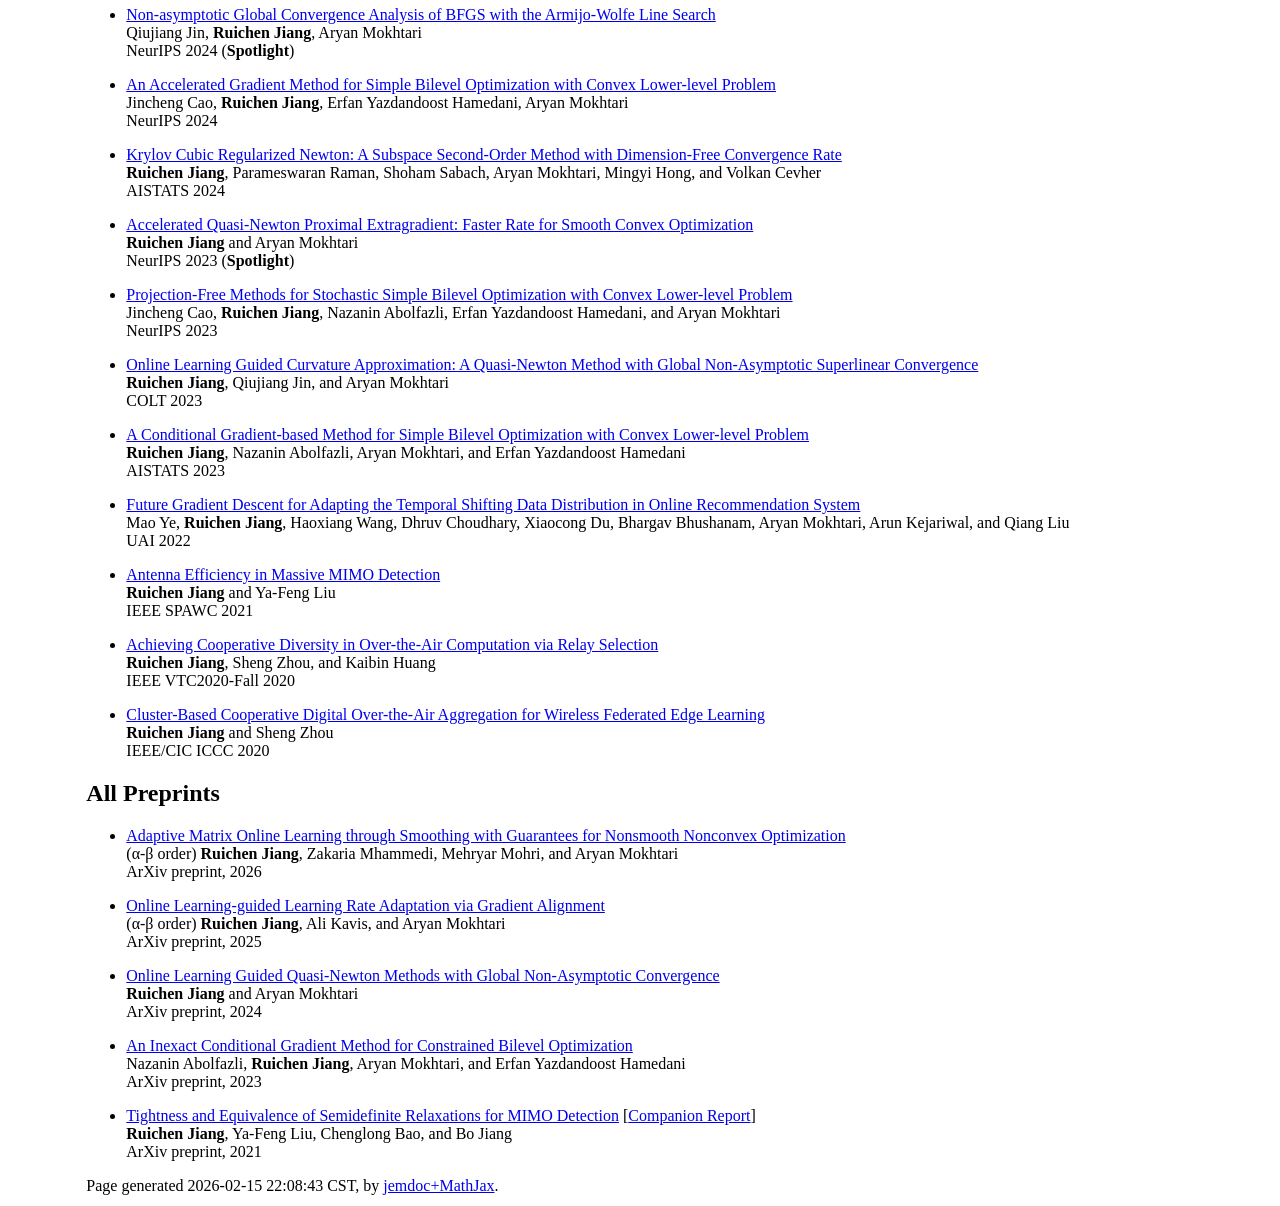
==== commit 9912b7f3: "add adaptive matrix learning paper" ====
--- a/index.html
+++ b/index.html
@@ -62,6 +62,12 @@
 <p>
 </p>
 <ul>
+<li><p><a href="https://arxiv.org/abs/2602.08232" target=&ldquo;blank&rdquo;>Adaptive Matrix Online Learning through Smoothing with Guarantees for Nonsmooth Nonconvex Optimization</a> <br />
+(α-β order) <b>Ruichen Jiang</b>, Zakaria Mhammedi, Mehryar Mohri, and Aryan Mokhtari <br />
+ArXiv preprint, 2026
+
+</p>
+</li>
 <li><p><a href="https://arxiv.org/abs/2412.02175" target=&ldquo;blank&rdquo;>Improved Complexity for Smooth Nonconvex Optimization: A Two-Level Online Learning Approach with Quasi-Newton Methods</a> <br />
 (α-β order) <b>Ruichen Jiang</b>, Aryan Mokhtari, Francisco Patitucci <br />
 STOC 2025
@@ -227,6 +233,12 @@
 <p>
 </p>
 <ul>
+<li><p><a href="https://arxiv.org/abs/2602.08232" target=&ldquo;blank&rdquo;>Adaptive Matrix Online Learning through Smoothing with Guarantees for Nonsmooth Nonconvex Optimization</a> <br />
+(α-β order) <b>Ruichen Jiang</b>, Zakaria Mhammedi, Mehryar Mohri, and Aryan Mokhtari <br />
+ArXiv preprint, 2026
+
+</p>
+</li>
 <li><p><a href="https://arxiv.org/abs/2506.08419" target=&ldquo;blank&rdquo;>Online Learning-guided Learning Rate Adaptation via Gradient Alignment</a> <br />
 (α-β order) <b>Ruichen Jiang</b>, Ali Kavis, and Aryan Mokhtari <br />
 ArXiv preprint, 2025
@@ -253,7 +265,7 @@
 </ul>
 <div id="footer">
 <div id="footer-text">
-Page generated 2026-01-26 22:32:13 CST, by <a href="https://github.com/wsshin/jemdoc_mathjax" target="blank">jemdoc+MathJax</a>.
+Page generated 2026-02-15 22:08:43 CST, by <a href="https://github.com/wsshin/jemdoc_mathjax" target="blank">jemdoc+MathJax</a>.
 </div>
 </div>
 </td>
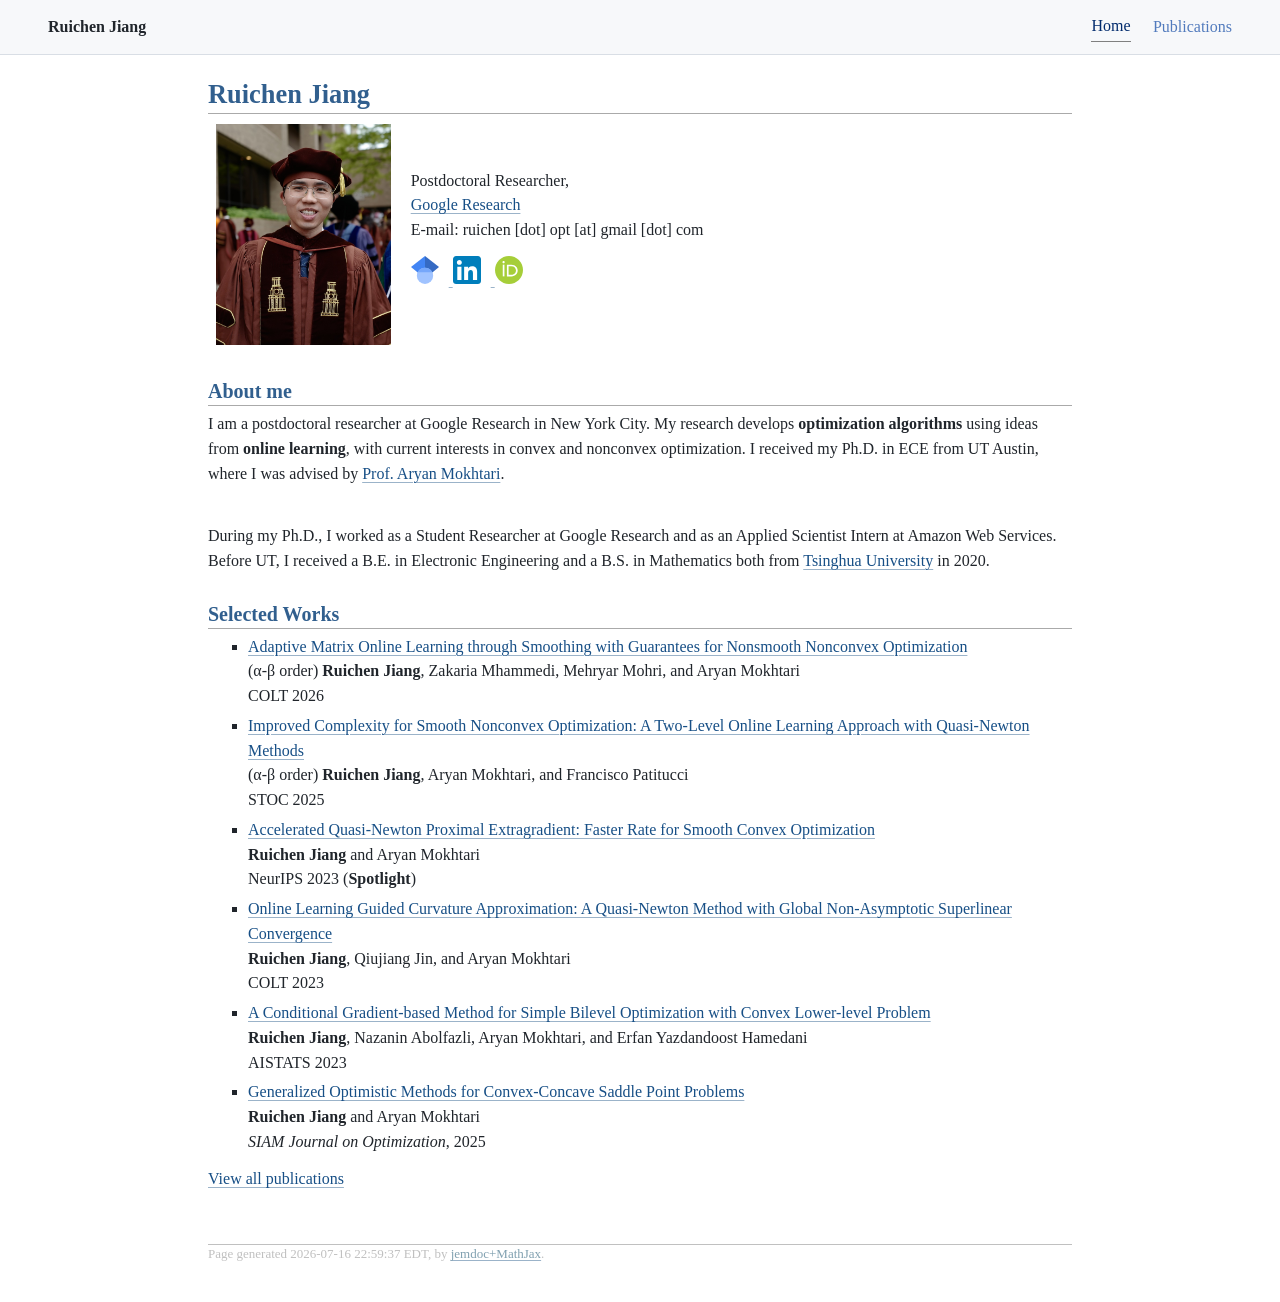
==== commit 61619137: "Refresh website and clean repository" ====
--- a/index.html
+++ b/index.html
@@ -1,11 +1,14 @@
-<!DOCTYPE html PUBLIC "-//W3C//DTD XHTML 1.1//EN"
-  "http://www.w3.org/TR/xhtml11/DTD/xhtml11.dtd">
-<html xmlns="http://www.w3.org/1999/xhtml" xml:lang="en">
+<!doctype html>
+<html lang="en">
 <head>
 <meta name="generator" content="jemdoc, see http://jemdoc.jaboc.net/" />
-<meta http-equiv="Content-Type" content="text/html;charset=utf-8" />
+<meta charset="utf-8" />
+<meta name="viewport" content="width=device-width, initial-scale=1" />
+<meta name="description" content="Ruichen Jiang is a postdoctoral researcher at Google Research working on optimization and online learning." />
+<meta name="theme-color" content="#315f8e" />
+<link rel="icon" href="favicon.svg" type="image/svg+xml" />
 <link rel="stylesheet" href="jemdoc.css" type="text/css" />
-<title></title>
+<title>Ruichen Jiang — Optimization Researcher</title>
 </head>
 <body>
 <table summary="Table for page layout." id="tlayout">
@@ -13,259 +16,75 @@
 <td id="layout-menu">
 <div class="menu-category">Ruichen Jiang</div>
 <div class="menu-item"><a href="index.html" class="current">Home</a></div>
+<div class="menu-item"><a href="publications.html">Publications</a></div>
 </td>
 <td id="layout-content">
-<p>
+<h1>Ruichen Jiang</h1>
+<table class="imgtable"><tr><td>
+<a href="https://ruichen-jiang.github.io/"><img src="photos/UT_graduation_low_res.jpeg" alt="Portrait of Ruichen Jiang" width="174.7" height="221px" /></a>&nbsp;</td>
+<td align="left"><p>Postdoctoral Researcher, <br />
+<a href="https://research.google/" target=&ldquo;blank&rdquo;>Google Research</a> <br />
+E-mail: ruichen [dot] opt [at] gmail [dot] com <br />
 </p>
-<h1>Ruichen Jiang-</h1>
-<p>
-</p>
-<table class="imgtable"><tr><td>
-<a href="https://ruichen-jiang.github.io/"><img src="photos/headshot.jpg" alt="A photo of myself" width="218px" height="221px" /></a>&nbsp;</td>
-<td align="left"><p>Ph.D. student, <br />
-<a href="https://www.ece.utexas.edu/" target=&ldquo;blank&rdquo;>Department of Electrical and Computer Engineering</a>, <br />
-<a href="https://www.utexas.edu/" target=&ldquo;blank&rdquo;>The University of Texas at Austin</a> <br />
-E-mail: rjiang [at] utexas [dot] edu <br />
-</p>
-<p>
-<a href="https://scholar.google.com/citations?hl=en&user=BGFt1UMAAAAJ&sortby=pubdate">
-<img src="photos/scholar.svg" alt="Google Scholar" width="28" height="28" style="margin-right:10px;">
-</a>
-<a href="https://www.linkedin.com/in/ruichenj">
-<img src="photos/linkedin.svg" alt="LinkedIn" width="28" height="28" style="margin-right:10px;">
-</a>
-<a href="https://orcid.org/0000-0003-2352-1549">
-<img src="photos/ORCID.svg" alt="ORCID" width="28" height="28">
-</a>
- <br />
+<p>
+<a href="https://scholar.google.com/citations?hl=en&user=BGFt1UMAAAAJ&sortby=pubdate" aria-label="Google Scholar profile">
+<img src="photos/scholar.svg" alt="Google Scholar" width="28" height="28" style="margin-right:10px;">
+</a>
+<a href="https://www.linkedin.com/in/ruichenj" aria-label="LinkedIn profile">
+<img src="photos/linkedin.svg" alt="LinkedIn" width="28" height="28" style="margin-right:10px;">
+</a>
+<a href="https://orcid.org/0000-0003-2352-1549" aria-label="ORCID profile">
+<img src="photos/ORCID.svg" alt="ORCID" width="28" height="28">
+</a>
+ <br />
 
-<a href="Ruichen_CV_2026.pdf" target=&ldquo;blank&rdquo;>CV</a>
 </p>
 </td></tr></table>
-<p>
-
+<h2>About me</h2>
+<p>I am a postdoctoral researcher at Google Research in New York City. My research develops <b>optimization algorithms</b> using ideas from <b>online learning</b>, with current interests in convex and nonconvex optimization.
+I received my Ph.D. in ECE from UT Austin, where I was advised by <a href="https://sites.utexas.edu/mokhtari/" target=&ldquo;blank&rdquo;>Prof. Aryan Mokhtari</a>. <br /><br />
 </p>
-<h2>About me-</h2>
-<p>I am a final-year Ph.D. student in the Department of ECE at UT Austin, advised by <a href="https://sites.utexas.edu/mokhtari/" target=&ldquo;blank&rdquo;>Prof. Aryan Mokhtari</a>. During my Ph.D., I worked as a Student Researcher at Google Research and as an Applied Scientist Intern at Amazon Web Services.  
-Before UT, I received a B.E. in Electronic Engineering and a B.S. in Mathematics both from <a href="https://www.tsinghua.edu.cn/en/" target=&ldquo;blank&rdquo;>Tsinghua University</a> in 2020. <br /><br />
-
-My current research interests focus on <b>convex</b> and <b>non-convex optimization</b>, particularly in using <b>online learning</b> techniques to design optimization methods. Recently, I have been working on min-max optimization, second-order and higher-order methods, and bilevel optimization.
-
+<p>During my Ph.D., I worked as a Student Researcher at Google Research and as an Applied Scientist Intern at Amazon Web Services.
+Before UT, I received a B.E. in Electronic Engineering and a B.S. in Mathematics both from <a href="https://www.tsinghua.edu.cn/en/" target=&ldquo;blank&rdquo;>Tsinghua University</a> in 2020.
 </p>
-<p><span style="color:red; font-weight:bold;">I am on the 2025–2026 job market for full-time industry research roles and academic postdoctoral positions.</span>
-
-</p>
-<h2>Selected Works-</h2>
-<p>
-</p>
+<h2>Selected Works</h2>
 <ul>
-<li><p><a href="https://arxiv.org/abs/2602.08232" target=&ldquo;blank&rdquo;>Adaptive Matrix Online Learning through Smoothing with Guarantees for Nonsmooth Nonconvex Optimization</a> <br />
-(α-β order) <b>Ruichen Jiang</b>, Zakaria Mhammedi, Mehryar Mohri, and Aryan Mokhtari <br />
-ArXiv preprint, 2026
-
+<li><p><a href="https://arxiv.org/abs/2602.08232" target=&ldquo;blank&rdquo;>Adaptive Matrix Online Learning through Smoothing with Guarantees for Nonsmooth Nonconvex Optimization</a> <br />
+(α-β order) <b>Ruichen Jiang</b>, Zakaria Mhammedi, Mehryar Mohri, and Aryan Mokhtari <br />
+COLT 2026
 </p>
 </li>
-<li><p><a href="https://arxiv.org/abs/2412.02175" target=&ldquo;blank&rdquo;>Improved Complexity for Smooth Nonconvex Optimization: A Two-Level Online Learning Approach with Quasi-Newton Methods</a> <br />
-(α-β order) <b>Ruichen Jiang</b>, Aryan Mokhtari, Francisco Patitucci <br />
-STOC 2025
-
+<li><p><a href="https://arxiv.org/abs/2412.02175" target=&ldquo;blank&rdquo;>Improved Complexity for Smooth Nonconvex Optimization: A Two-Level Online Learning Approach with Quasi-Newton Methods</a> <br />
+(α-β order) <b>Ruichen Jiang</b>, Aryan Mokhtari, and Francisco Patitucci <br />
+STOC 2025
 </p>
 </li>
-<li><p><a href="https://arxiv.org/abs/2306.02212" target=&ldquo;blank&rdquo;>Accelerated Quasi-Newton Proximal Extragradient: Faster Rate for Smooth Convex Optimization</a> <br />
-<b>Ruichen Jiang</b> and Aryan Mokhtari <br />
-NeurIPS 2023 (<b>Spotlight</b>)
-
+<li><p><a href="https://arxiv.org/abs/2306.02212" target=&ldquo;blank&rdquo;>Accelerated Quasi-Newton Proximal Extragradient: Faster Rate for Smooth Convex Optimization</a> <br />
+<b>Ruichen Jiang</b> and Aryan Mokhtari <br />
+NeurIPS 2023 (<b>Spotlight</b>)
 </p>
 </li>
-<li><p><a href="https://arxiv.org/abs/2302.08580" target=&ldquo;blank&rdquo;>Online Learning Guided Curvature Approximation: A Quasi-Newton Method with Global Non-Asymptotic Superlinear Convergence</a> <br />
-<b>Ruichen Jiang</b>, Qiujiang Jin, and Aryan Mokhtari <br />
-COLT 2023
-
+<li><p><a href="https://arxiv.org/abs/2302.08580" target=&ldquo;blank&rdquo;>Online Learning Guided Curvature Approximation: A Quasi-Newton Method with Global Non-Asymptotic Superlinear Convergence</a> <br />
+<b>Ruichen Jiang</b>, Qiujiang Jin, and Aryan Mokhtari <br />
+COLT 2023
 </p>
 </li>
-<li><p><a href="https://arxiv.org/abs/2206.08868" target=&ldquo;blank&rdquo;>A Conditional Gradient-based Method for Simple Bilevel Optimization with Convex Lower-level Problem</a> <br />
-<b>Ruichen Jiang</b>, Nazanin Abolfazli, Aryan Mokhtari, and Erfan Yazdandoost Hamedani <br />
-AISTATS 2023
-
+<li><p><a href="https://arxiv.org/abs/2206.08868" target=&ldquo;blank&rdquo;>A Conditional Gradient-based Method for Simple Bilevel Optimization with Convex Lower-level Problem</a> <br />
+<b>Ruichen Jiang</b>, Nazanin Abolfazli, Aryan Mokhtari, and Erfan Yazdandoost Hamedani <br />
+AISTATS 2023
 </p>
 </li>
-<li><p><a href="https://arxiv.org/abs/2202.09674" target=&ldquo;blank&rdquo;>Generalized Optimistic Methods for Convex-Concave Saddle Point Problems</a> <br />
-<b>Ruichen Jiang</b> and Aryan Mokhtari <br />
-<i>SIAM Journal on Optimization</i>, 2025
-
+<li><p><a href="https://arxiv.org/abs/2202.09674" target=&ldquo;blank&rdquo;>Generalized Optimistic Methods for Convex-Concave Saddle Point Problems</a> <br />
+<b>Ruichen Jiang</b> and Aryan Mokhtari <br />
+<i>SIAM Journal on Optimization</i>, 2025
 </p>
 </li>
 </ul>
-<h2>All Journal Papers-</h2>
-<p>
+<p><a href="publications.html">View all publications</a>
 </p>
-<ul>
-<li><p><a href="https://arxiv.org/abs/2202.09674" target=&ldquo;blank&rdquo;>Generalized Optimistic Methods for Convex-Concave Saddle Point Problems</a> <br />
-<b>Ruichen Jiang</b> and Aryan Mokhtari <br />
-<i>SIAM Journal on Optimization</i>, 2025
-
-</p>
-</li>
-<li><p><a href="https://arxiv.org/abs/2404.01267" target=&ldquo;blank&rdquo;>Non-asymptotic Global Convergence Rates of BFGS with Exact Line Search</a> <br />
-Qiujiang Jin, <b>Ruichen Jiang</b>, Aryan Mokhtari <br />
-<i>Mathematical Programming</i>, 2025
-
-</p>
-</li>
-</ul>
-<h2>All Conference Papers-</h2>
-<p>
-</p>
-<ul>
-<li><p><a href="https://arxiv.org/abs/2510.03167" target=&ldquo;blank&rdquo;>Improving Online-to-Nonconvex Conversion for Smooth Optimization via Double Optimism</a> <br />
-Francisco Patitucci, <b>Ruichen Jiang</b>, Aryan Mokhtari <br />
-ICLR 2026
-
-</p>
-</li>
-<li><p><a href="https://arxiv.org/abs/2507.23155" target=&ldquo;blank&rdquo;>On the Complexity of Finding Stationary Points in Nonconvex Simple Bilevel Optimization</a> <br />
-Jincheng Cao, <b>Ruichen Jiang</b>, Erfan Yazdandoost Hamedani, Aryan Mokhtari <br />
-NeurIPS 2025
-
-</p>
-</li>
-<li><p><a href="https://arxiv.org/abs/2406.04592" target=&ldquo;blank&rdquo;>Convergence Analysis of Adaptive Gradient Methods under Refined Smoothness and Noise Assumptions</a> <br />
-<b>Ruichen Jiang</b>, Devyani Maladkar, Aryan Mokhtari <br />
-COLT 2025
-
-</p>
-</li>
-<li><p><a href="https://arxiv.org/abs/2412.02175" target=&ldquo;blank&rdquo;>Improved Complexity for Smooth Nonconvex Optimization: A Two-Level Online Learning Approach with Quasi-Newton Methods</a> <br />
-(α-β order) <b>Ruichen Jiang</b>, Aryan Mokhtari, Francisco Patitucci <br />
-STOC 2025
-
-</p>
-</li>
-<li><p><a href="https://arxiv.org/abs/2406.02016" target=&ldquo;blank&rdquo;>Adaptive and Optimal Second-order Optimistic Methods for Minimax Optimization</a> <br />
-<b>Ruichen Jiang</b>, Ali Kavis, Qiujiang Jin, Sujay Sanghavi, Aryan Mokhtari <br />
-NeurIPS 2024
-
-</p>
-</li>
-<li><p><a href="https://arxiv.org/abs/2406.01478" target=&ldquo;blank&rdquo;>Stochastic Newton Proximal Extragradient Method</a> <br />
-<b>Ruichen Jiang</b>, Michał Dereziński, Aryan Mokhtari <br />
-NeurIPS 2024
-
-</p>
-</li>
-<li><p><a href="https://arxiv.org/abs/2404.16731" target=&ldquo;blank&rdquo;>Non-asymptotic Global Convergence Analysis of BFGS with the Armijo-Wolfe Line Search</a> <br />
-Qiujiang Jin, <b>Ruichen Jiang</b>, Aryan Mokhtari <br />
-NeurIPS 2024 (<b>Spotlight</b>)
-
-</p>
-</li>
-<li><p><a href="https://arxiv.org/abs/2402.08097" target=&ldquo;blank&rdquo;>An Accelerated Gradient Method for Simple Bilevel Optimization with Convex Lower-level Problem</a> <br />
-Jincheng Cao, <b>Ruichen Jiang</b>, Erfan Yazdandoost Hamedani, Aryan Mokhtari <br />
-NeurIPS 2024
-
-</p>
-</li>
-<li><p><a href="https://arxiv.org/abs/2401.03058" target=&ldquo;blank&rdquo;>Krylov Cubic Regularized Newton: A Subspace Second-Order Method with Dimension-Free Convergence Rate</a> <br />
-<b>Ruichen Jiang</b>, Parameswaran Raman, Shoham Sabach, Aryan Mokhtari, Mingyi Hong, and Volkan Cevher <br />
-AISTATS 2024
-
-</p>
-</li>
-<li><p><a href="https://arxiv.org/abs/2306.02212" target=&ldquo;blank&rdquo;>Accelerated Quasi-Newton Proximal Extragradient: Faster Rate for Smooth Convex Optimization</a> <br />
-<b>Ruichen Jiang</b> and Aryan Mokhtari <br />
-NeurIPS 2023 (<b>Spotlight</b>)
-
-</p>
-</li>
-<li><p><a href="https://arxiv.org/abs/2308.07536" target=&ldquo;blank&rdquo;>Projection-Free Methods for Stochastic Simple Bilevel Optimization with Convex Lower-level Problem</a> <br />
-Jincheng Cao, <b>Ruichen Jiang</b>, Nazanin Abolfazli, Erfan Yazdandoost Hamedani, and Aryan Mokhtari <br />
-NeurIPS 2023
-
-</p>
-</li>
-<li><p><a href="https://arxiv.org/abs/2302.08580" target=&ldquo;blank&rdquo;>Online Learning Guided Curvature Approximation: A Quasi-Newton Method with Global Non-Asymptotic Superlinear Convergence</a> <br />
-<b>Ruichen Jiang</b>, Qiujiang Jin, and Aryan Mokhtari <br />
-COLT 2023
-
-</p>
-</li>
-<li><p><a href="https://arxiv.org/abs/2206.08868" target=&ldquo;blank&rdquo;>A Conditional Gradient-based Method for Simple Bilevel Optimization with Convex Lower-level Problem</a> <br />
-<b>Ruichen Jiang</b>, Nazanin Abolfazli, Aryan Mokhtari, and Erfan Yazdandoost Hamedani <br />
-AISTATS 2023
-
-</p>
-</li>
-<li><p><a href="https://openreview.net/forum?id=H34Ah8Loqgq" target=&ldquo;blank&rdquo;>Future Gradient Descent for Adapting the Temporal Shifting Data Distribution in Online Recommendation System</a> <br />
-Mao Ye, <b>Ruichen Jiang</b>, Haoxiang Wang, Dhruv Choudhary, Xiaocong Du, Bhargav Bhushanam, Aryan Mokhtari, Arun Kejariwal, and Qiang Liu <br />
-UAI 2022
-
-</p>
-</li>
-<li><p><a href="https://arxiv.org/abs/2104.11549" target=&ldquo;blank&rdquo;>Antenna Efficiency in Massive MIMO Detection</a> <br />
-<b>Ruichen Jiang</b> and Ya-Feng Liu <br />
-IEEE SPAWC 2021
-
-
-</p>
-</li>
-<li><p><a href="https://ieeexplore.ieee.org/document/9348844" target=&ldquo;blank&rdquo;>Achieving Cooperative Diversity in Over-the-Air Computation via Relay Selection</a> <br />
-<b>Ruichen Jiang</b>, Sheng Zhou, and Kaibin Huang <br />
-IEEE VTC2020-Fall 2020
-
-
-</p>
-</li>
-<li><p><a href="https://arxiv.org/abs/2008.00994" target=&ldquo;blank&rdquo;>Cluster-Based Cooperative Digital Over-the-Air Aggregation for Wireless Federated Edge Learning</a> <br />
-<b>Ruichen Jiang</b> and Sheng Zhou <br />
-IEEE/CIC ICCC 2020
-
-
-</p>
-</li>
-</ul>
-<h2>All Preprints-</h2>
-<p>
-</p>
-<ul>
-<li><p><a href="https://arxiv.org/abs/2602.08232" target=&ldquo;blank&rdquo;>Adaptive Matrix Online Learning through Smoothing with Guarantees for Nonsmooth Nonconvex Optimization</a> <br />
-(α-β order) <b>Ruichen Jiang</b>, Zakaria Mhammedi, Mehryar Mohri, and Aryan Mokhtari <br />
-ArXiv preprint, 2026
-
-</p>
-</li>
-<li><p><a href="https://arxiv.org/abs/2506.08419" target=&ldquo;blank&rdquo;>Online Learning-guided Learning Rate Adaptation via Gradient Alignment</a> <br />
-(α-β order) <b>Ruichen Jiang</b>, Ali Kavis, and Aryan Mokhtari <br />
-ArXiv preprint, 2025
-
-</p>
-</li>
-<li><p><a href="https://arxiv.org/abs/2410.02626" target=&ldquo;blank&rdquo;>Online Learning Guided Quasi-Newton Methods with Global Non-Asymptotic Convergence</a> <br />
-<b>Ruichen Jiang</b> and Aryan Mokhtari <br />
-ArXiv preprint, 2024
-
-</p>
-</li>
-<li><p><a href="https://arxiv.org/abs/2306.02429" target=&ldquo;blank&rdquo;>An Inexact Conditional Gradient Method for Constrained Bilevel Optimization</a> <br />
-Nazanin Abolfazli, <b>Ruichen Jiang</b>, Aryan Mokhtari, and Erfan Yazdandoost Hamedani  <br />
-ArXiv preprint, 2023
-
-</p>
-</li>
-<li><p><a href="https://arxiv.org/abs/2102.04586" target=&ldquo;blank&rdquo;>Tightness and Equivalence of Semidefinite Relaxations for MIMO Detection</a> [<a href="http://lsec.cc.ac.cn/~yafliu/Technical_Report_MIMO.pdf" target=&ldquo;blank&rdquo;>Companion Report</a>] <br />
-<b>Ruichen Jiang</b>, Ya-Feng Liu, Chenglong Bao, and Bo Jiang <br />
-ArXiv preprint, 2021
-</p>
-</li>
-</ul>
 <div id="footer">
 <div id="footer-text">
-Page generated 2026-02-15 22:08:43 CST, by <a href="https://github.com/wsshin/jemdoc_mathjax" target="blank">jemdoc+MathJax</a>.
+Page generated 2026-07-16 22:59:37 EDT, by <a href="https://github.com/wsshin/jemdoc_mathjax" target="blank">jemdoc+MathJax</a>.
 </div>
 </div>
 </td>
--- a/jemdoc.css
+++ b/jemdoc.css
@@ -0,0 +1,441 @@
+/* Default css file for jemdoc. */
+
+table#tlayout {
+	border: none;
+	border-collapse: separate;
+	background: white;
+	display: block;
+	width: 100%;
+}
+
+table#tlayout > tbody,
+table#tlayout > tbody > tr {
+	display: block;
+	width: 100%;
+}
+
+body {
+	background: white;
+	color: #20252b;
+	font-family: Georgia, serif;
+	padding-bottom: 8px;
+	margin: 0;
+}
+
+#layout-menu {
+	align-items: center;
+	background: #f7f8fa;
+	border: none;
+	border-bottom: 1px solid #d9dee5;
+	box-sizing: border-box;
+	display: flex;
+	font-size: 1em;
+	gap: 1.4em;
+	padding: 0.75em clamp(1em, 4vw, 3em);
+	width: 100%;
+	text-align: left;
+}
+
+#layout-menu td {
+	background: #f4f4f4;
+	vertical-align: top;
+}
+
+#layout-content {
+	border: none;
+	background: white;
+	box-sizing: border-box;
+	display: block;
+	margin: 0 auto;
+	max-width: 960px;
+	padding: 2em clamp(1.25em, 4vw, 3em) 3em;
+	text-align: left;
+}
+
+#layout-menu a {
+	display: block;
+	line-height: 1.4;
+	margin: 0;
+	padding: 0.2em 0;
+}
+
+tt {
+	background: #ffffdd;
+}
+
+pre, tt {
+	font-size: 90%;
+	font-family: monaco, monospace;
+}
+
+a, a > tt {
+	color: #174f86;
+	text-decoration: underline;
+	text-decoration-color: #9bb3c9;
+	text-decoration-thickness: 0.06em;
+	text-underline-offset: 0.16em;
+}
+
+a:hover {
+	color: #0b3760;
+	text-decoration-color: currentColor;
+}
+
+a:focus-visible {
+	border-radius: 2px;
+	outline: 3px solid #f0b429;
+	outline-offset: 3px;
+}
+
+#layout-menu a.current:link, #layout-menu a.current:visited {
+	color: #022b6d;
+	border-bottom: 1px gray solid;
+}
+#layout-menu a:link, #layout-menu a:visited, #layout-menu a:hover {
+	color: #527bbd;
+	text-decoration: none;
+}
+#layout-menu a:hover {
+	text-decoration: none;
+}
+
+div.menu-category {
+	border: none;
+	font-weight: bold;
+	margin: 0 auto 0 0;
+	padding: 0;
+}
+
+div.menu-item {
+	padding: 0;
+	text-indent: 0;
+}
+
+div#toptitle {
+	padding-bottom: 0.2em;
+	margin-bottom: 1.5em;
+	border-bottom: 3px double gray;
+}
+
+/* Reduce space if we begin the page with a title. */
+div#toptitle + h2, div#toptitle + h3 {
+	margin-top: -0.7em;
+}
+
+div#subtitle {
+	margin-top: 0.0em;
+	margin-bottom: 0.0em;
+	padding-top: 0em;
+	padding-bottom: 0.1em;
+}
+
+em {
+	font-style: italic;
+}
+
+strong {
+	font-weight: bold;
+}
+
+
+h1, h2, h3 {
+	color: #315f8e;
+	margin-top: 0.7em;
+	margin-bottom: 0.3em;
+	padding-bottom: 0.2em;
+	line-height: 1.0;
+	padding-top: 0.5em;
+	border-bottom: 1px solid #aaaaaa;
+}
+
+h1 {
+	font-size: 165%;
+}
+
+h2 {
+	padding-top: 0.8em;
+	font-size: 125%;
+}
+
+h2 + h3 {
+	padding-top: 0.2em;
+}
+
+h3 {
+	font-size: 110%;
+	border-bottom: none;
+}
+
+p {
+	margin-top: 0.0em;
+	margin-bottom: 0.8em;
+	padding: 0;
+	line-height: 1.55;
+}
+
+pre {
+	padding: 0;
+	margin: 0;
+}
+
+div#footer {
+	font-size: small;
+	border-top: 1px solid #c0c0c0;
+	padding-top: 0.1em;
+	margin-top: 4.0em;
+	color: #c0c0c0;
+}
+
+div#footer a {
+	color: #80a0b0;
+}
+
+div#footer-text {
+	float: left;
+	padding-bottom: 8px;
+}
+
+ul, ol, dl {
+	margin-top: 0.2em;
+	padding-top: 0;
+	margin-bottom: 0.8em;
+}
+
+dt {
+	margin-top: 0.5em;
+	margin-bottom: 0;
+}
+
+dl {
+	margin-left: 20px;
+}
+
+dd {
+	color: #222222;
+}
+
+dd > *:first-child {
+	margin-top: 0;
+}
+
+ul {
+	list-style-position: outside;
+	list-style-type: square;
+}
+
+p + ul, p + ol {
+	margin-top: -0.5em;
+}
+
+li ul, li ol {
+	margin-top: -0.3em;
+}
+
+ol {
+	list-style-position: outside;
+	list-style-type: decimal;
+}
+
+li p, dd p {
+	margin-bottom: 0.3em;
+}
+
+
+ol ol {
+	list-style-type: lower-alpha;
+}
+
+ol ol ol {
+	list-style-type: lower-roman;
+}
+
+p + div.codeblock {
+	margin-top: -0.6em;
+}
+
+div.codeblock, div.infoblock {
+	margin-right: 0%;
+	margin-top: 1.2em;
+	margin-bottom: 1.3em;
+}
+
+div.blocktitle {
+	font-weight: bold;
+	color: #cd7b62;
+	margin-top: 1.2em;
+	margin-bottom: 0.1em;
+}
+
+div.blockcontent {
+	border: 1px solid silver;
+	padding: 0.3em 0.5em;
+}
+
+div.infoblock > div.blockcontent {
+	background: #ffffee;
+}
+
+div.blockcontent p + ul, div.blockcontent p + ol {
+	margin-top: 0.4em;
+}
+
+div.infoblock p {
+	margin-bottom: 0em;
+}
+
+div.infoblock li p, div.infoblock dd p {
+	margin-bottom: 0.5em;
+}
+
+div.infoblock p + p {
+	margin-top: 0.8em;
+}
+
+div.codeblock > div.blockcontent {
+	background: #f6f6f6;
+}
+
+span.pycommand {
+	color: #000070;
+}
+
+span.statement {
+	color: #008800;
+}
+span.builtin {
+	color: #000088;
+}
+span.special {
+	color: #990000;
+}
+span.operator {
+	color: #880000;
+}
+span.error {
+	color: #aa0000;
+}
+span.comment, span.comment > *, span.string, span.string > * {
+	color: #606060;
+}
+
+@media print {
+	#layout-menu {
+		display: none;
+	}
+
+}
+
+#fwtitle {
+	margin: 2px;
+}
+
+#fwtitle #toptitle {
+	padding-left: 0.5em;
+	margin-bottom: 0.5em;
+}
+
+#layout-content h1:first-child, #layout-content h2:first-child, #layout-content h3:first-child {
+	margin-top: -0.7em;
+}
+
+div#toptitle h1, #layout-content div#toptitle h1 {
+	margin-bottom: 0.0em;
+	padding-bottom: 0.1em;
+	padding-top: 0;
+	margin-top: 0.5em;
+	border-bottom: none;
+}
+
+img.eq {
+	padding: 0;
+	padding-left: 0.1em;
+	padding-right: 0.1em;
+	margin: 0;
+}
+
+img.eqwl {
+	padding-left: 2em;
+	padding-top: 0.6em;
+	padding-bottom: 0.2em;
+	margin: 0;
+}
+
+table {
+	border: 2px solid black;
+	border-collapse: collapse;
+}
+
+td {
+	padding: 2px;
+	padding-left: 0.5em;
+	padding-right: 0.5em;
+	text-align: center;
+	border: 1px solid gray;
+}
+
+table + table {
+	margin-top: 1em;
+}
+
+tr.heading {
+	font-weight: bold;
+	border-bottom: 2px solid black;
+}
+
+img {
+	border: none;
+}
+
+table.imgtable, table.imgtable td {
+	border: none;
+	text-align: left;
+}
+
+table.imgtable img {
+	height: auto;
+	max-width: 100%;
+}
+
+@media screen and (max-width: 700px) {
+	#layout-menu {
+		align-items: baseline;
+		flex-wrap: wrap;
+		gap: 0.35em 1.1em;
+		padding: 0.75em 1.25em;
+	}
+
+	div.menu-category {
+		flex-basis: 100%;
+		margin-bottom: 0.15em;
+	}
+
+	#layout-content {
+		padding: 1.35em 1.25em 2.5em;
+	}
+
+	table.imgtable,
+	table.imgtable > tbody,
+	table.imgtable > tbody > tr,
+	table.imgtable > tbody > tr > td {
+		box-sizing: border-box;
+		display: block;
+		width: 100%;
+	}
+
+	table.imgtable > tbody > tr > td {
+		padding: 0 0 0.9em;
+	}
+
+	table.imgtable img {
+		margin: 0 auto;
+		width: min(55vw, 175px);
+	}
+
+	h1 {
+		font-size: 150%;
+	}
+
+	h2 {
+		font-size: 120%;
+	}
+}
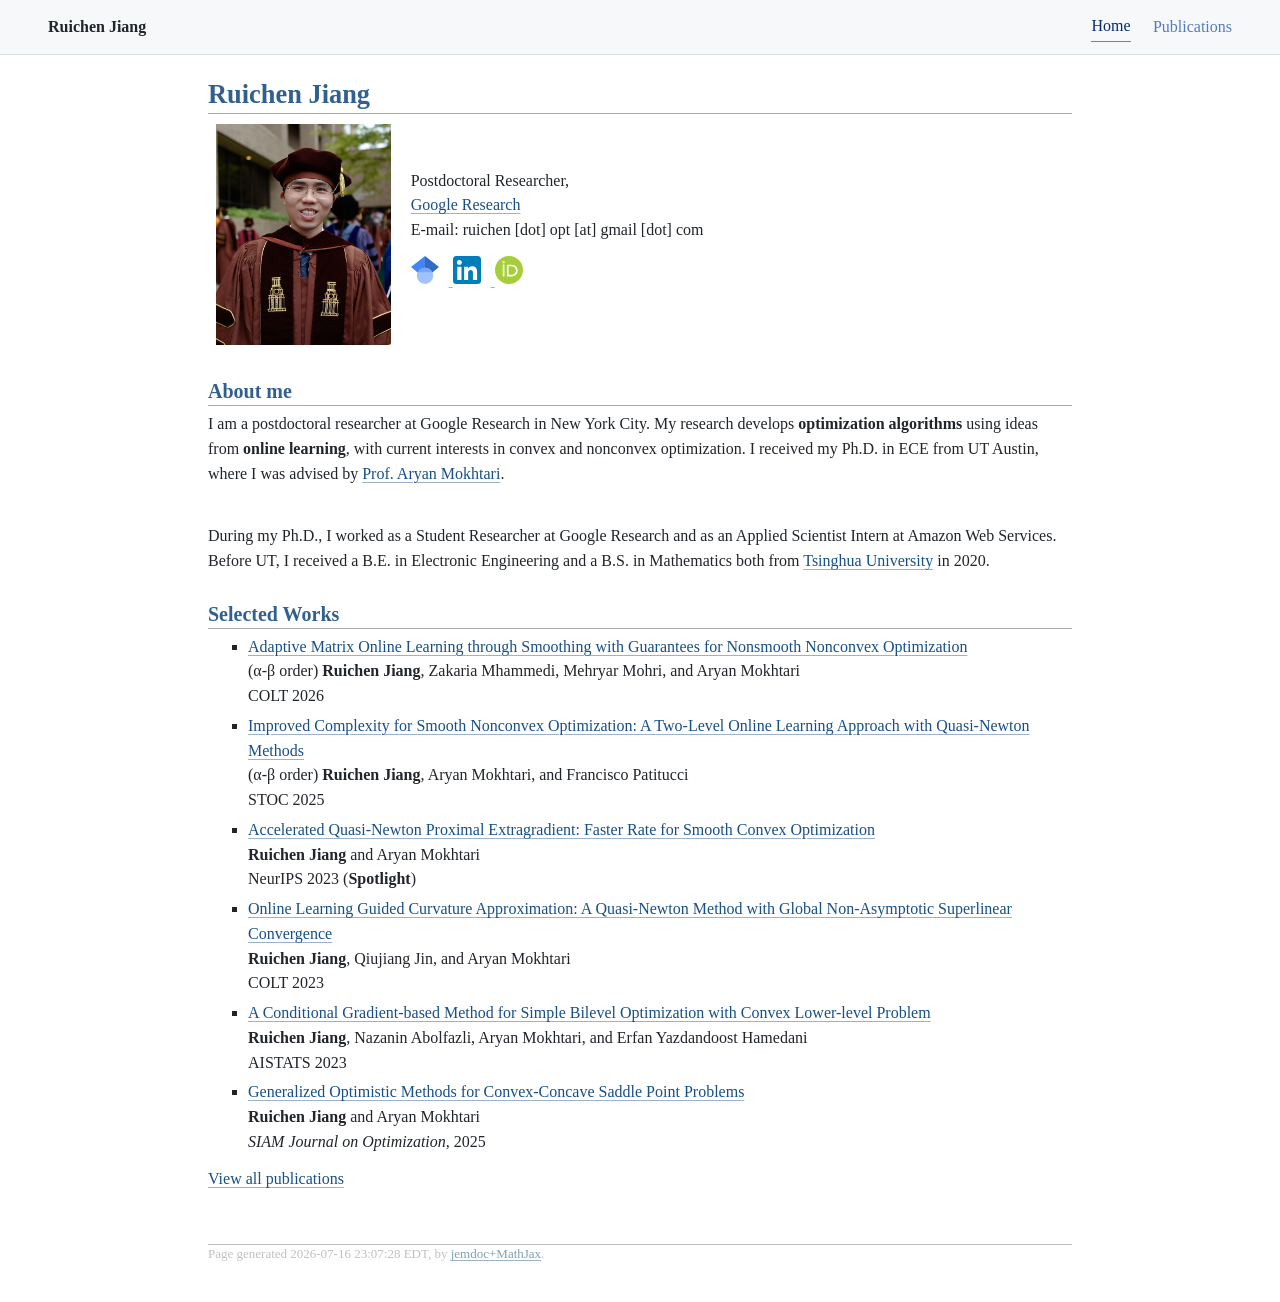
==== commit 79fd8992: "update homepage header" ====
--- a/index.html
+++ b/index.html
@@ -8,7 +8,7 @@
 <meta name="theme-color" content="#315f8e" />
 <link rel="icon" href="favicon.svg" type="image/svg+xml" />
 <link rel="stylesheet" href="jemdoc.css" type="text/css" />
-<title>Ruichen Jiang — Optimization Researcher</title>
+<title>Ruichen Jiang</title>
 </head>
 <body>
 <table summary="Table for page layout." id="tlayout">
@@ -84,7 +84,7 @@
 </p>
 <div id="footer">
 <div id="footer-text">
-Page generated 2026-07-16 22:59:37 EDT, by <a href="https://github.com/wsshin/jemdoc_mathjax" target="blank">jemdoc+MathJax</a>.
+Page generated 2026-07-16 23:07:28 EDT, by <a href="https://github.com/wsshin/jemdoc_mathjax" target="blank">jemdoc+MathJax</a>.
 </div>
 </div>
 </td>
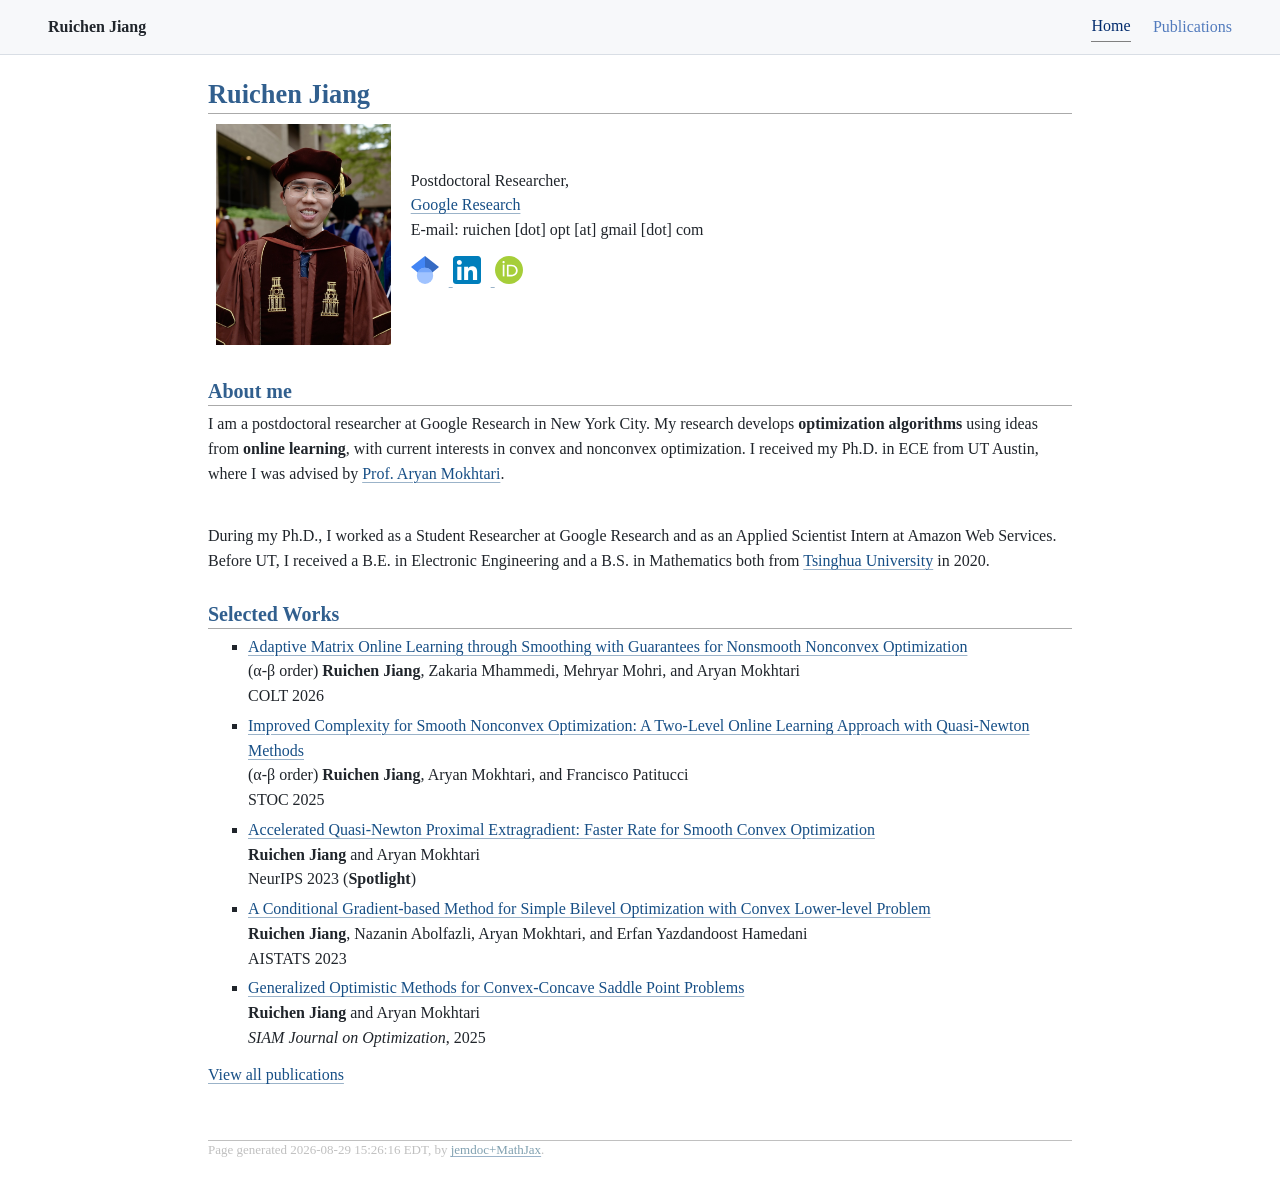
==== commit 8c86ffbe: "Update accepted MP paper" ====
--- a/index.html
+++ b/index.html
@@ -64,11 +64,6 @@
 NeurIPS 2023 (<b>Spotlight</b>)
 </p>
 </li>
-<li><p><a href="https://arxiv.org/abs/2302.08580" target=&ldquo;blank&rdquo;>Online Learning Guided Curvature Approximation: A Quasi-Newton Method with Global Non-Asymptotic Superlinear Convergence</a> <br />
-<b>Ruichen Jiang</b>, Qiujiang Jin, and Aryan Mokhtari <br />
-COLT 2023
-</p>
-</li>
 <li><p><a href="https://arxiv.org/abs/2206.08868" target=&ldquo;blank&rdquo;>A Conditional Gradient-based Method for Simple Bilevel Optimization with Convex Lower-level Problem</a> <br />
 <b>Ruichen Jiang</b>, Nazanin Abolfazli, Aryan Mokhtari, and Erfan Yazdandoost Hamedani <br />
 AISTATS 2023
@@ -84,7 +79,7 @@
 </p>
 <div id="footer">
 <div id="footer-text">
-Page generated 2026-07-16 23:07:28 EDT, by <a href="https://github.com/wsshin/jemdoc_mathjax" target="blank">jemdoc+MathJax</a>.
+Page generated 2026-08-29 15:26:16 EDT, by <a href="https://github.com/wsshin/jemdoc_mathjax" target="blank">jemdoc+MathJax</a>.
 </div>
 </div>
 </td>
